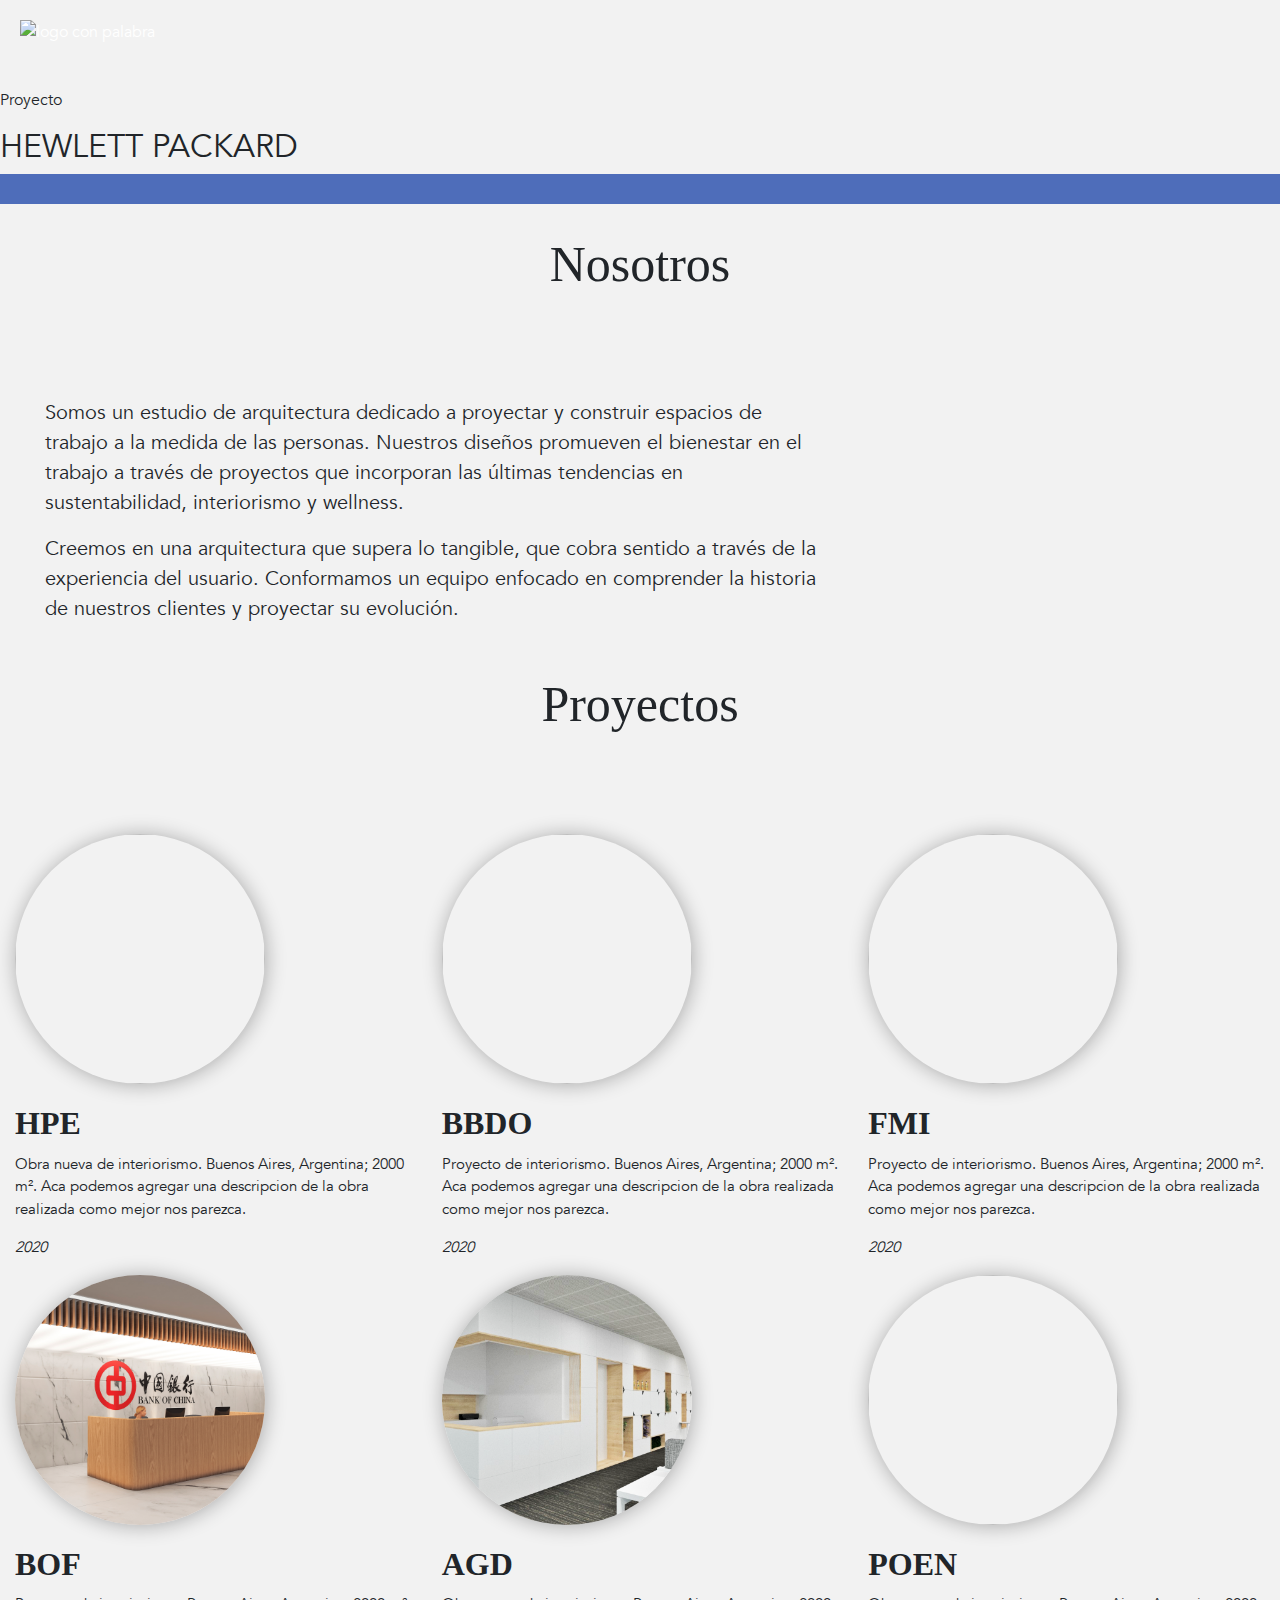
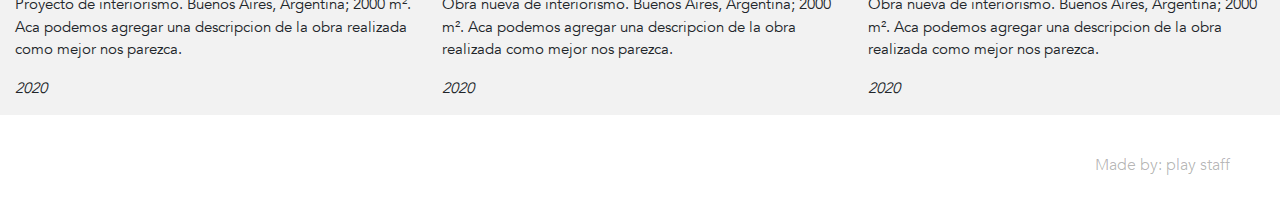
==== index.html @ ae715974 "Update index.html" ====
<!DOCTYPE html>
<html lang="es">
<head>
    <meta charset="UTF-8">
    <meta name="viewport" content="width=device-width, initial-scale=1.0">
    <title>PLAY</title>
    <script src="https://kit.fontawesome.com/44c441c3e8.js" crossorigin="anonymous"></script>
    <link rel="stylesheet" href="https://stackpath.bootstrapcdn.com/bootstrap/4.5.2/css/bootstrap.min.css" integrity="sha384-JcKb8q3iqJ61gNV9KGb8thSsNjpSL0n8PARn9HuZOnIxN0hoP+VmmDGMN5t9UJ0Z" crossorigin="anonymous">
    <link rel="stylesheet" href="https://cdnjs.cloudflare.com/ajax/libs/animate.css/4.0.0/animate.min.css">

    <link rel="stylesheet" href="style.css">
    <script defer src="javascript.js"></script>

</head>
<body>

    <!-- HEADER -->

   
    <div class="hero-image">
        <div id="navbar" class="barra-1">
            <img src="images/logohueco.PNG" alt="logo con palabra" style="height: 3rem;"  />
            <i class="fas fa-bars"></i>
            </div>
            <div class="hero-text">
                <p>Proyecto</p>
                <h2>HEWLETT PACKARD</h2>
        </div>
    </div>

    <div class="container-fluid" style="background-color: #4E6DBA;">
        <div class="barra-2">
            <a href="#"><i class="fas fa-caret-down"></i></i></a>
        </div>
    </div>
      

    <!-- CONTENIDO -->


        <div class="text-center titulos">
            <h2>Nosotros</h2>
        </div>
        <div class="container-fluid nosotros">
            <div class="col-12 col-sm-8 col-md-8 py-1">
                <div> 
                    <div class="container">
                        <p>Somos un estudio de arquitectura dedicado a proyectar y construir espacios de trabajo a la medida de las personas.  
                            Nuestros diseños promueven el bienestar en el trabajo a través de proyectos que incorporan las últimas tendencias 
                            en sustentabilidad, interiorismo y wellness.  
                        </p>
                        <p>Creemos en una arquitectura que supera lo tangible, que cobra sentido a través de la experiencia del usuario.
                            Conformamos un equipo enfocado en comprender la historia de nuestros clientes y proyectar su evolución.
                        </p>
                    </div>
                </div>

            </div>
        </div>

        <div class="text-center titulos">
            <h2>Proyectos</h2>
        </div>


        <div class="container-fluid obras ">
            <div class="row">

                <div class="col-12 col-sm-6 col-md-6 col-lg-4 proyecto">
                    <a href="#"><picture class="avatar"><img src="images/hp (6).png" alt=""></picture></a>
                    <div class="proyecto-texto">
                        <h2 style="font-family: kiona;"> <strong>HPE</strong></h2>
                        <p>Obra nueva de interiorismo. Buenos Aires, Argentina; 2000 m². Aca podemos agregar una descripcion de la obra realizada como mejor nos parezca. </p>
                        <p> <i> 2020 </i> </p>
                    </div>
                    
                </div>
                <div class="col-12 col-sm-6 col-md-6 col-lg-4 proyecto">
                    <a href="#"><picture class="avatar"><img src="images/bbdo (3).png" alt=""></picture></a>
                    <div class="proyecto-texto">
                        <h2 style="font-family: kiona;"> <strong>BBDO</strong></h2>
                        <p>Proyecto de interiorismo. Buenos Aires, Argentina; 2000 m². Aca podemos agregar una descripcion de la obra realizada como mejor nos parezca. </p>
                        <p> <i> 2020 </i> </p>
                    </div>
                    
                </div>
                <div class="col-12 col-sm-6 col-md-6 col-lg-4 proyecto">
                    <a href="#"><picture class="avatar"><img src="images/fmi (2).png" alt=""></picture></a>
                    <div class="proyecto-texto">
                        <h2 style="font-family: kiona;"> <strong>FMI</strong></h2>
                        <p>Proyecto de interiorismo. Buenos Aires, Argentina; 2000 m². Aca podemos agregar una descripcion de la obra realizada como mejor nos parezca. </p>
                        <p> <i> 2020 </i> </p>
                    </div>
                    
                </div>
                <div class="col-12 col-sm-6 col-md-6 col-lg-4 proyecto">
                    <a href="#"><picture class="avatar"><img src="images/bof (4).png" alt=""></picture></a>
                    <div class="proyecto-texto">
                        <h2 style="font-family: kiona;"> <strong>BOF</strong></h2>
                        <p>Proyecto de interiorismo. Buenos Aires, Argentina; 2000 m². Aca podemos agregar una descripcion de la obra realizada como mejor nos parezca. </p>
                        <p> <i> 2020 </i> </p>
                    </div>
                    
                </div>
                <div class="col-12 col-sm-6 col-md-6 col-lg-4 proyecto">
                    <a href="#"><picture class="avatar"><img src="images/agd.png" alt=""></picture></a>
                    <div class="proyecto-texto">
                        <h2 style="font-family: kiona;"> <strong>AGD</strong></h2>
                        <p>Obra nueva de interiorismo. Buenos Aires, Argentina; 2000 m². Aca podemos agregar una descripcion de la obra realizada como mejor nos parezca. </p>
                        <p> <i> 2020 </i> </p>
                    </div>
                    
                </div>
                <div class="col-12 col-sm-6 col-md-6 col-lg-4 proyecto">
                    <a href="#"><picture class="avatar"><img src="images/poen.png" alt=""></picture></a>
                    <div class="proyecto-texto">
                        <h2 style="font-family: kiona;"> <strong>POEN</strong></h2>
                        <p>Obra nueva de interiorismo. Buenos Aires, Argentina; 2000 m². Aca podemos agregar una descripcion de la obra realizada como mejor nos parezca. </p>
                        <p> <i> 2020 </i> </p>
                    </div>
                    
                </div>
            </div>
        </div>


    <!-- FOOTER -->

    <div class="footer">
        <div class="footer-links">

          <a href="#"><i class="fab fa-instagram"></i></a>
          <a href="#"><i class="fab fa-facebook"></i></a>

          <a href="#"><i class="fab fa-linkedin"></i></a>
        </div>
        <div class="footer-copyright">
          Made by: play <i class="fas fa-rocket"></i> staff
        </div>
    </div>
      

    <!-- SCRIPTS -->

    <script src="https://code.jquery.com/jquery-3.5.1.slim.min.js" integrity="sha384-DfXdz2htPH0lsSSs5nCTpuj/zy4C+OGpamoFVy38MVBnE+IbbVYUew+OrCXaRkfj" crossorigin="anonymous"></script>
    <script src="https://cdn.jsdelivr.net/npm/popper.js@1.16.1/dist/umd/popper.min.js" integrity="sha384-9/reFTGAW83EW2RDu2S0VKaIzap3H66lZH81PoYlFhbGU+6BZp6G7niu735Sk7lN" crossorigin="anonymous"></script>
    <script src="https://stackpath.bootstrapcdn.com/bootstrap/4.5.2/js/bootstrap.min.js" integrity="sha384-B4gt1jrGC7Jh4AgTPSdUtOBvfO8shuf57BaghqFfPlYxofvL8/KUEfYiJOMMV+rV" crossorigin="anonymous"></script>

</body>
</html>
---- style.css ----
@font-face {
    font-family: 'avenir';
    src: url('fonts/Avenir.ttc'); 
}
@font-face {
    font-family: 'kiona';
    src: url('fonts/Kiona-Regular.ttc'); 
}

body {
    background-color: #f2f2f2;
    font-family: avenir;
}
.barra-1 {
    padding: 20px 20px;
    display: flex;
    justify-content: space-between;
    color: white;
}
.barra-1 i {
    padding: 15px;
    font-size: 25px;
}
.barra-1 i:hover {
    transform: scale(1.3);
}
.banner {
    background-image: url(images/hp\ \(3\).png);
    background-size: cover;
    background-position-y: center;
    height: 650px;
}
.ficha-lateral {
    color: white;
    background-color: #7BD9A1;
    padding: 10px 60px;
    width: fit-content;
    text-align: left;
    margin: 200px 0px;
    box-shadow: 1px 0px 10px rgba(0,0,0,0.2);
}
.ficha-lateral h2 {
    margin: 0;
    color: white;
    font-size: 30px;
    font-family: kiona;  
}
.ficha-lateral p {
    font-size: 18px;
    color: white;
    opacity: .7;
    text-shadow: 1px 1px 3px rgba(0,0,0,0.2);
    font-family: avenir;
    font-style: oblique;
    margin: 0px;
}
.barra-2 {
    padding: 15px;
    display: flex;
    justify-content: center;
}
.barra-2 a {
    color: white;
    font-size: 40px;
    animation: bounce;
    animation-duration: 2s;
}
.barra-2 a:hover {
    transform: scale(1.3);
}
.titulos h2{
    font-family: kiona;
    font-size: 50px;
    margin-top: 30px;
    margin-bottom: 100px;
}
.nosotros p{
    font-size: 20px;
}

/* CARDS */
 
.proyecto {
    display: flex;
    flex-direction: column;
    justify-content: center
}
.proyecto h2 {
    font-family: kiona;
    padding-top: 20px;
    margin-bottom: 10px;
}
.proyecto p {
    font-size: 15px;
}

.avatar img {
    height: 250px;
    width: 250px;
    border-radius: 50%;
    object-fit: cover;
    box-shadow: 1px 1px 20px 0px rgba(0, 0, 0, 0.3);
}

.avatar img:hover {
    -webkit-filter: grayscale(100%); 
    filter: grayscale(100%);
    transition: ease-in-out;
}

/* FOOTER */

.footer {
    background: white;
    display: flex;
    align-items: center;
    justify-content: space-between;
    height: 100px;
    padding: 0px 50px;
    color: rgba(0,0,0,0.3);
  }
.footer-links {
    display: flex;
    align-items: center;
  }
.footer-links a {
    color: black;
    opacity: 0.3;
    text-decoration: none;
    font-size: 24px;
    padding: 0px 10px;
  }
.footer-links a:hover {
    opacity: 1;
  }
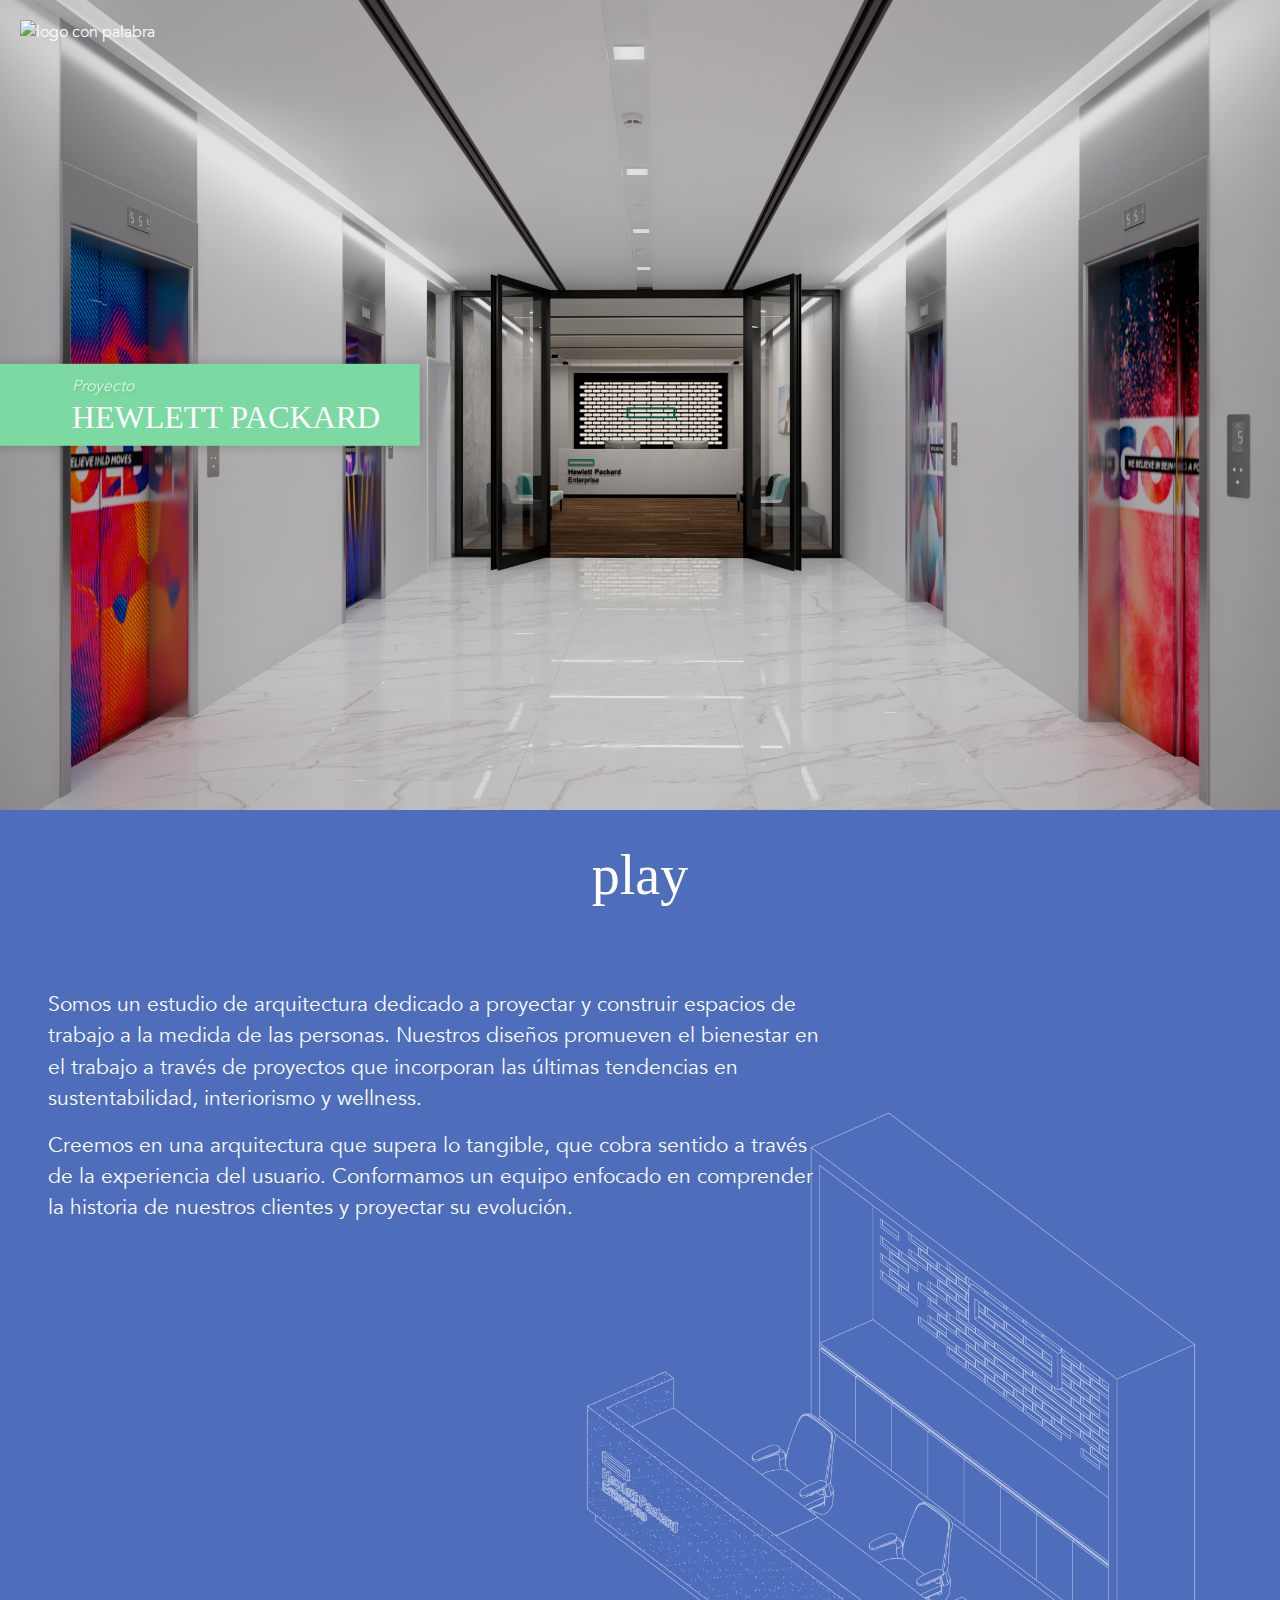
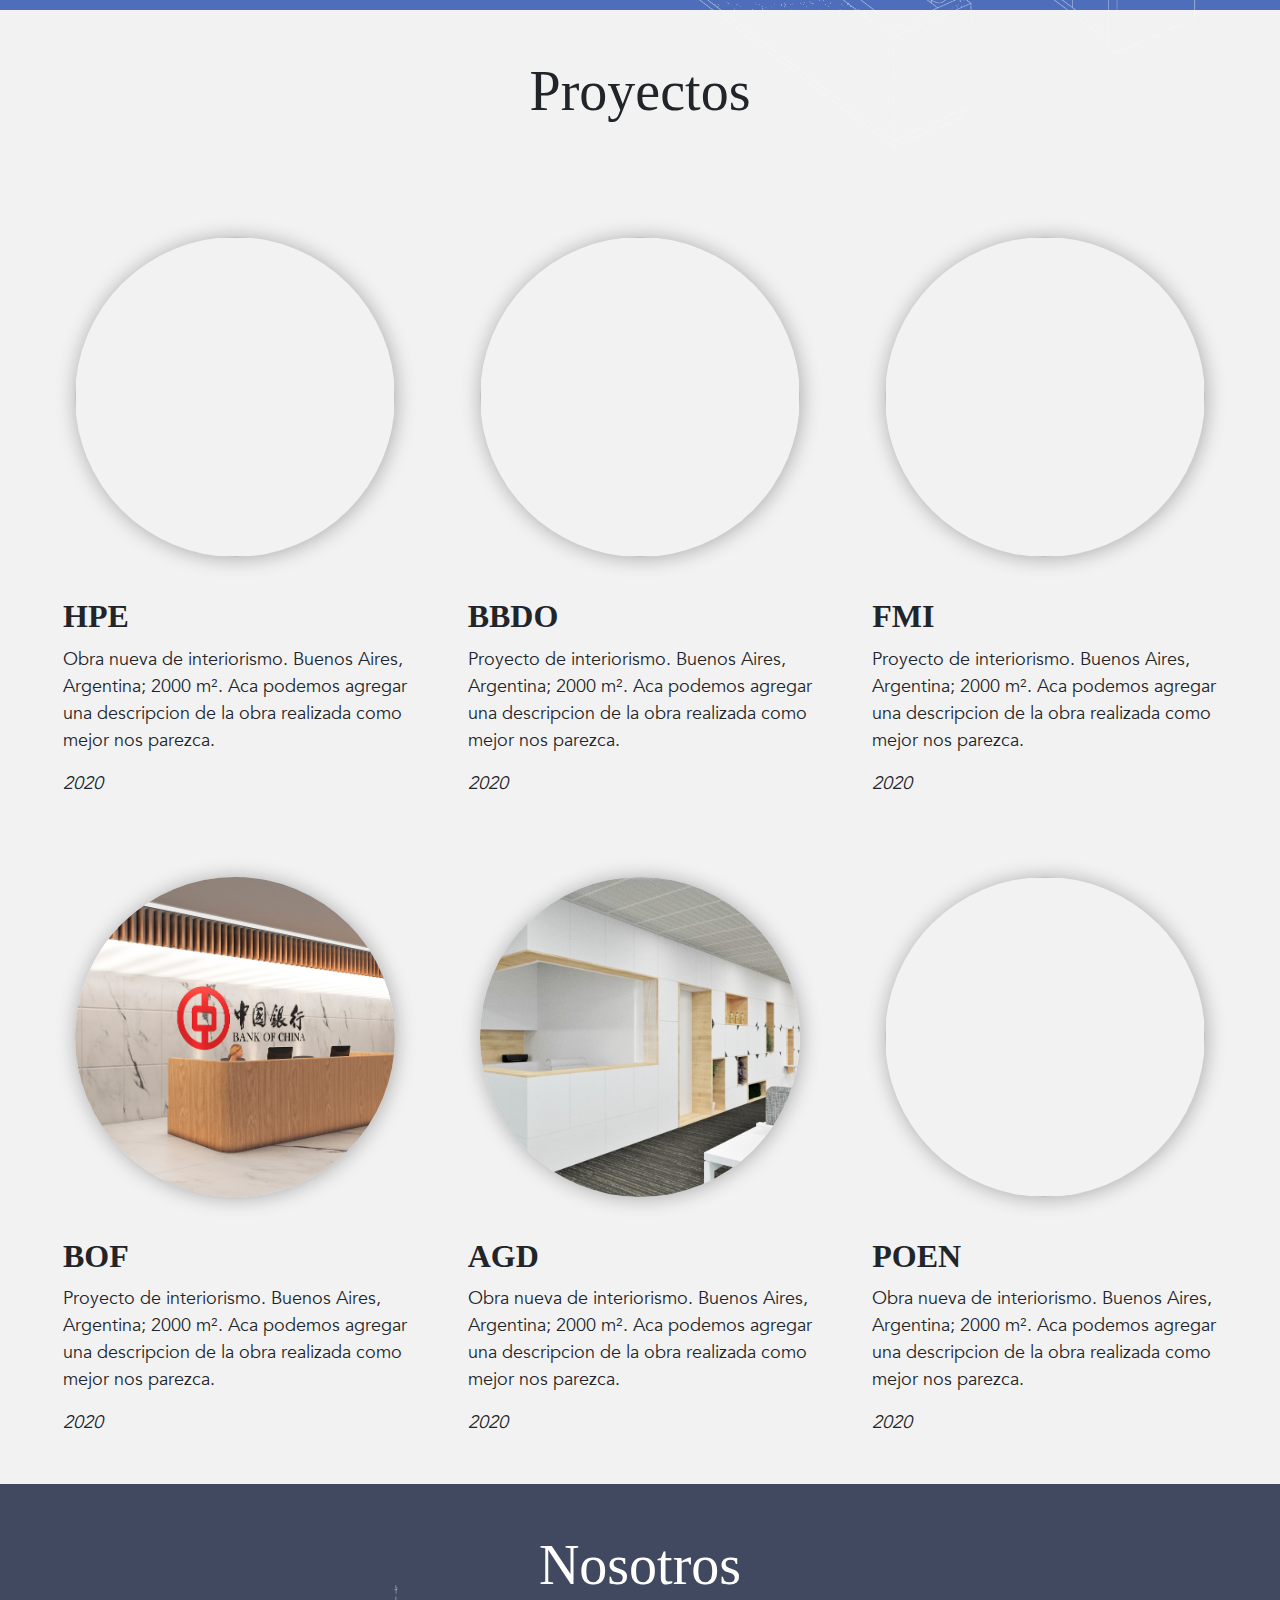
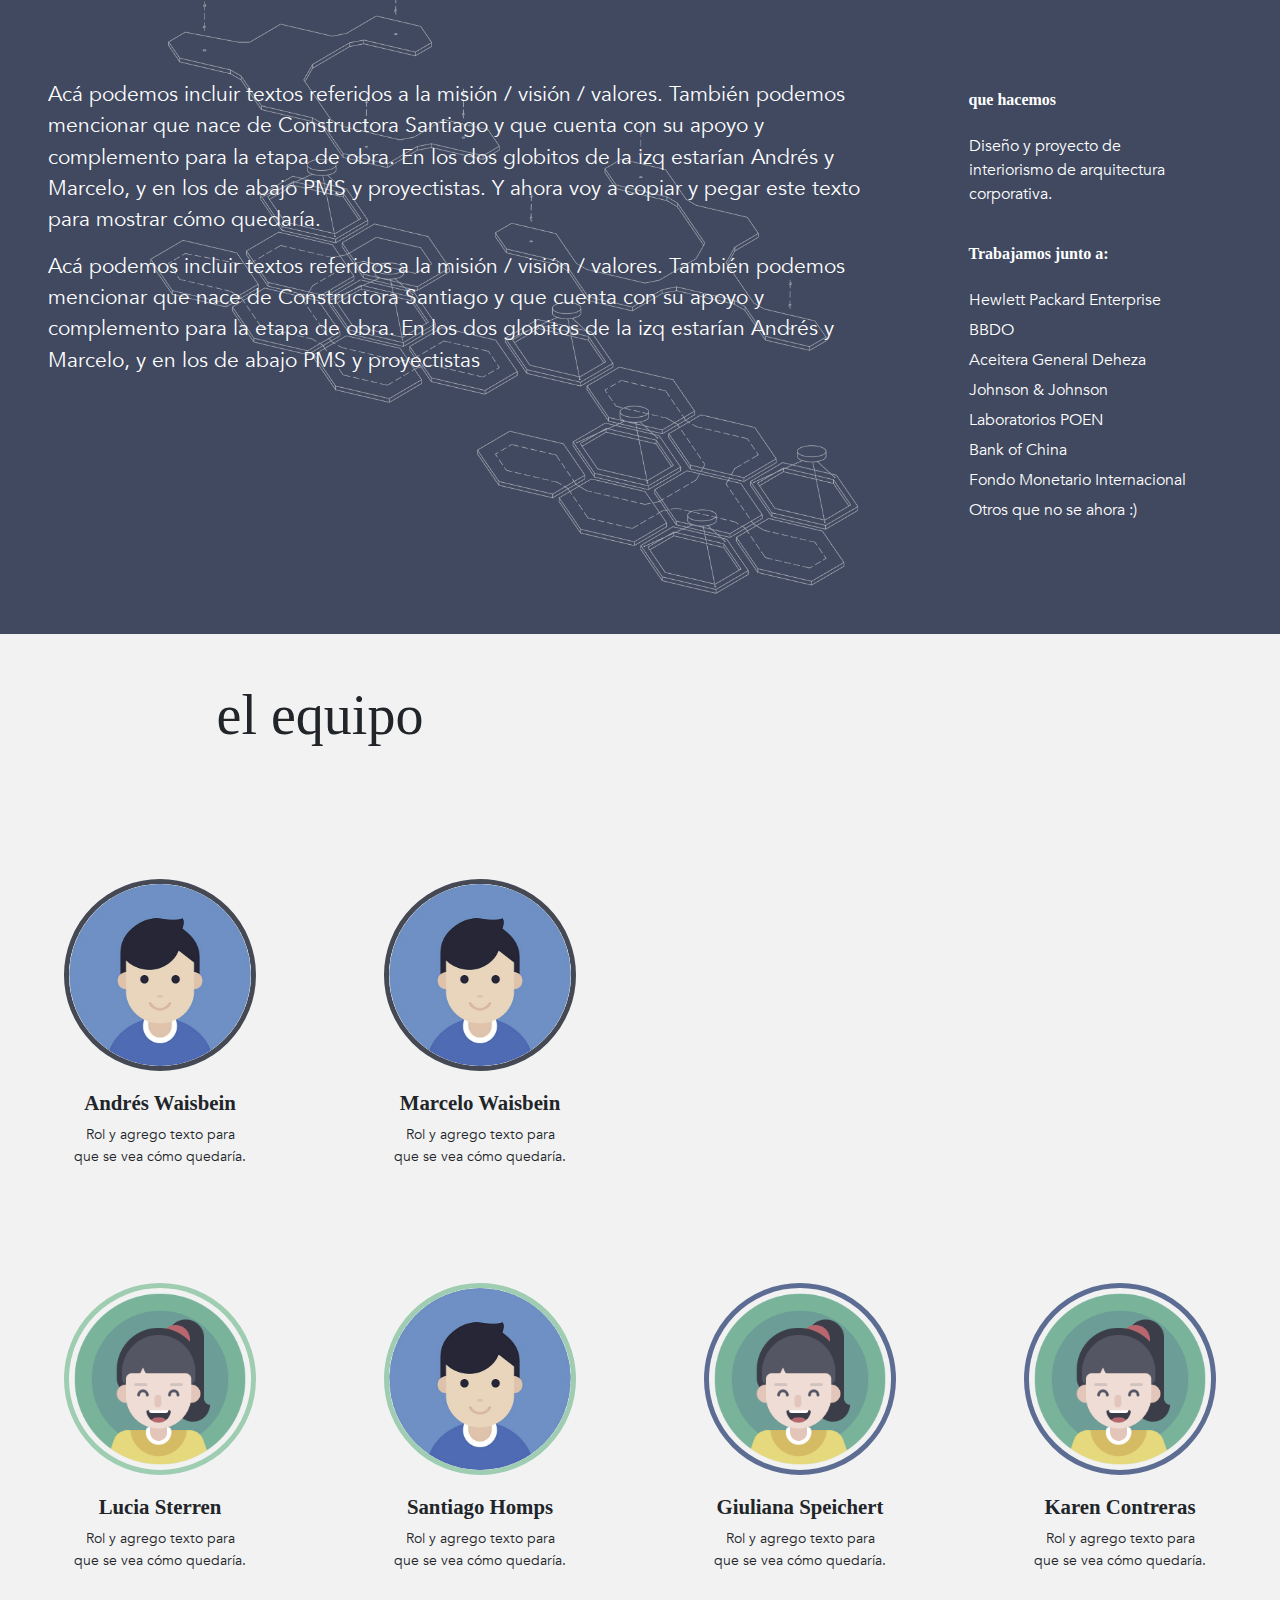
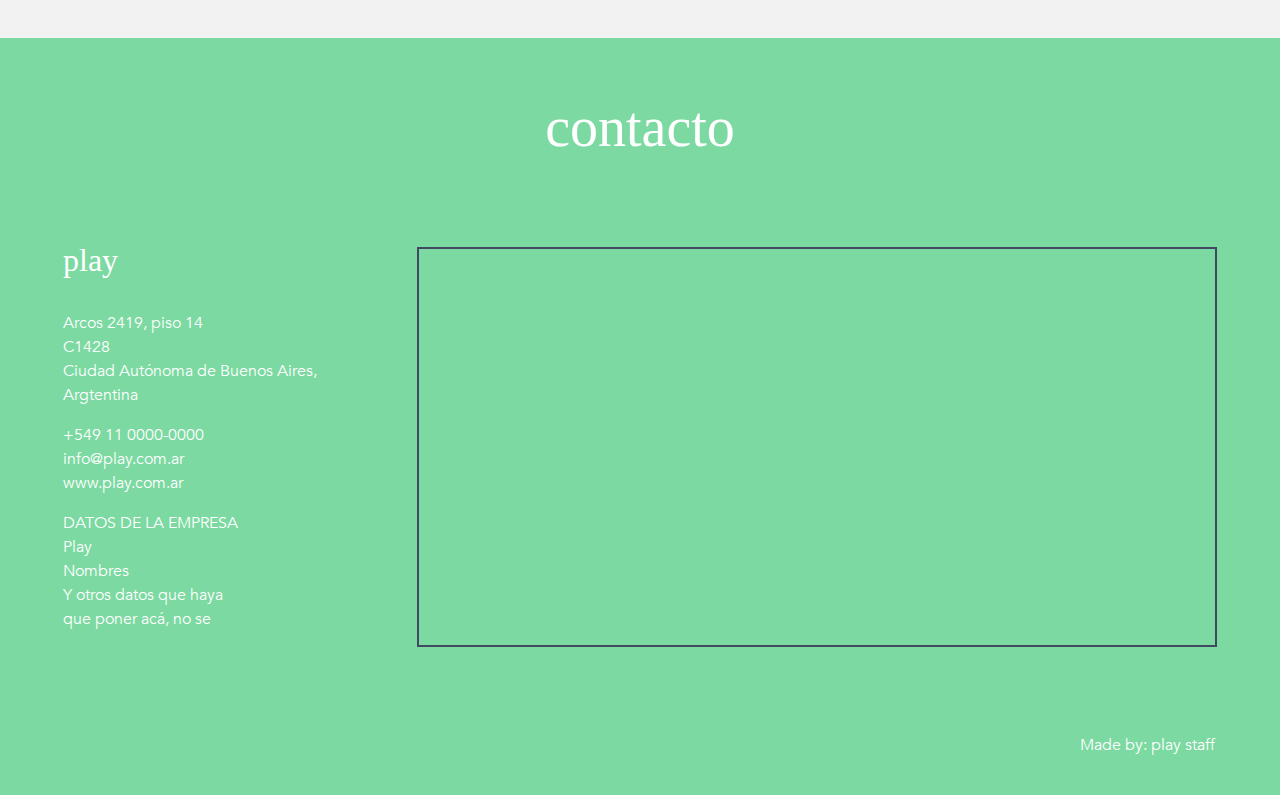
==== commit f2ec229f: "Add files via upload" ====
--- a/index.html
+++ b/index.html
@@ -9,6 +9,7 @@
     <link rel="stylesheet" href="https://cdnjs.cloudflare.com/ajax/libs/animate.css/4.0.0/animate.min.css">
 
     <link rel="stylesheet" href="style.css">
+    <link rel="stylesheet" href="barra-lateral.css">
     <script defer src="javascript.js"></script>
 
 </head>
@@ -16,55 +17,76 @@
 
     <!-- HEADER -->
 
+    
    
     <div class="hero-image">
         <div id="navbar" class="barra-1">
             <img src="images/logohueco.PNG" alt="logo con palabra" style="height: 3rem;"  />
-            <i class="fas fa-bars"></i>
-            </div>
-            <div class="hero-text">
-                <p>Proyecto</p>
-                <h2>HEWLETT PACKARD</h2>
+            <span onclick="openNav()"><i class="fas fa-bars"></i></span>
+        </div>
+        <div class="hero-text">
+            <p>Proyecto</p>
+            <h2>HEWLETT PACKARD</h2>
         </div>
     </div>
 
-    <div class="container-fluid" style="background-color: #4E6DBA;">
-        <div class="barra-2">
-            <a href="#"><i class="fas fa-caret-down"></i></i></a>
-        </div>
+
+<!-- The overlay -->
+<div id="myNav" class="overlay">
+
+    <!-- Button to close the overlay navigation -->
+    <a href="javascript:void(0)" class="closebtn" onclick="closeNav()">&times;</a>
+  
+    <!-- Overlay content -->
+    <div class="overlay-content">
+      <a href="#">Home</a>
+      <a href="#">Proyectos</a>
+      <a href="#">Nosotros</a>
+      <a href="#">El Equipo</a>
+      <a href="#">Contacto</a>
     </div>
-      
+  
+  </div>
+  
+
+
 
     <!-- CONTENIDO -->
 
-
-        <div class="text-center titulos">
-            <h2>Nosotros</h2>
-        </div>
-        <div class="container-fluid nosotros">
-            <div class="col-12 col-sm-8 col-md-8 py-1">
-                <div> 
-                    <div class="container">
-                        <p>Somos un estudio de arquitectura dedicado a proyectar y construir espacios de trabajo a la medida de las personas.  
-                            Nuestros diseños promueven el bienestar en el trabajo a través de proyectos que incorporan las últimas tendencias 
-                            en sustentabilidad, interiorismo y wellness.  
-                        </p>
-                        <p>Creemos en una arquitectura que supera lo tangible, que cobra sentido a través de la experiencia del usuario.
-                            Conformamos un equipo enfocado en comprender la historia de nuestros clientes y proyectar su evolución.
-                        </p>
-                    </div>
-                </div>
-
-            </div>
-        </div>
-
-        <div class="text-center titulos">
+        <div style="background-color: #4E6DBA;  padding-bottom: 50px; color: white; height: 800px;">
+            <div class="barra-2">
+                <a href="#"><i class="fas fa-caret-down"></i></i></a>
+            </div>
+            <div class="text-center titulos">
+                <h2>play</h2>
+            </div>
+            
+            <div class="px-5 row">
+                <div class="col-8 texto-largo">
+                    <p>Somos un estudio de arquitectura dedicado a proyectar y construir espacios de trabajo a la medida de las personas.                          Nuestros diseños promueven el bienestar en el trabajo a través de proyectos que incorporan las últimas tendencias 
+                       en sustentabilidad, interiorismo y wellness.  
+                    </p>
+                    <p>Creemos en una arquitectura que supera lo tangible, que cobra sentido a través de la experiencia del usuario.
+                       Conformamos un equipo enfocado en comprender la historia de nuestros clientes y proyectar su evolución.
+                    </p>
+                </div>
+                <picture class="axo"><img src="images/axo.png" alt="" ></picture>
+            </div>
+
+            
+
+        </div>
+       
+
+
+
+        <div class="text-center titulos pt-5">
             <h2>Proyectos</h2>
         </div>
 
 
-        <div class="container-fluid obras ">
-            <div class="row">
+        <div class="obras">
+            <div class="row px-5">
 
                 <div class="col-12 col-sm-6 col-md-6 col-lg-4 proyecto">
                     <a href="#"><picture class="avatar"><img src="images/hp (6).png" alt=""></picture></a>
@@ -123,21 +145,162 @@
             </div>
         </div>
 
-
-    <!-- FOOTER -->
-
-    <div class="footer">
-        <div class="footer-links">
-
-          <a href="#"><i class="fab fa-instagram"></i></a>
-          <a href="#"><i class="fab fa-facebook"></i></a>
-
-          <a href="#"><i class="fab fa-linkedin"></i></a>
-        </div>
-        <div class="footer-copyright">
-          Made by: play <i class="fas fa-rocket"></i> staff
-        </div>
+       
+        <div class="pt-5 pb-5" style="background-color: #40495F; color: white; height: 750px;">
+            <div class="nosotros-fondo">
+                <img src="images/axo2.png" alt="">
+                <div class="text-center titulos">
+                    <h2>Nosotros</h2>
+                </div>
+        
+                <div class="row px-5">
+                    <div class="col-sm-12 col-md-9 texto-largo pr-5">
+                        <p>Acá podemos incluir textos referidos a la misión / visión / valores. También podemos mencionar que nace de Constructora Santiago y que cuenta con su apoyo y complemento para la etapa de obra.
+                            En los dos globitos de la izq estarían Andrés y Marcelo, y en los de abajo PMS y proyectistas.
+                            Y ahora voy a copiar y pegar este texto para mostrar cómo quedaría.
+                            </p>
+                        <p>Acá podemos incluir textos referidos a la misión / visión / valores. También podemos mencionar que nace de Constructora Santiago y que cuenta con su apoyo y complemento para la etapa de obra.
+                            En los dos globitos de la izq estarían Andrés y Marcelo, y en los de abajo PMS y proyectistas
+                        </p>
+                    </div>
+                    <div class="col-sm-12 col-md-3 pr-5">
+                        <ul class="list-group list-group-flush texto-lateral">
+                            <li class="list-group-item"><i class="fas fa-grip-lines"></i></li>
+                            <li class="list-group-item titulito">que hacemos</li>
+                            <li class="list-group-item">Diseño y proyecto de 
+                                interiorismo de 
+                                arquitectura corporativa.</li>
+                        </ul>
+                        <br>
+                        <ul class="list-group list-group-flush">
+                            <li class="list-group-item"><i class="fas fa-grip-lines"></i></li>
+                            <li class="list-group-item titulito">Trabajamos junto a:</li>
+                            <li class="list-group-item">Hewlett Packard Enterprise</li>
+                            <li class="list-group-item">BBDO</li>
+                            <li class="list-group-item">Aceitera General Deheza</li>
+                            <li class="list-group-item">Johnson & Johnson</li>
+                            <li class="list-group-item">Laboratorios POEN</li>
+                            <li class="list-group-item">Bank of China</li>
+                            <li class="list-group-item">Fondo Monetario Internacional</li>
+                            <li class="list-group-item">Otros que no se ahora :)</li>
+                        </ul>
+                    </div>
+                </div>
+            </div>
+        </div>
+
+
+    <div class="container-fluid pt-5">
+        <div class="row">
+            <div class="col-6 titulos text-center">
+                <h2 style="margin-top: 0px">el equipo</h2>
+            </div>
+        </div>
+        <div class="row">
+            <div class="col-12 col-md-3 persona">
+                <a href="#"><picture class="avatar"><img src="images/avatar/hombre.jpg" alt="" style="border-color: #40495F;"></picture></a>
+                <div class="nombre">
+                    <h2> <strong>Andrés Waisbein</strong></h2>
+                    <p class="rol">Rol y agrego texto para <br> que se vea cómo quedaría.</p>          
+                </div>
+            </div>
+            <div class="col-12 col-md-3 persona">
+                <a href="#"><picture class="avatar"><img src="images/avatar/hombre.jpg" alt="" style="border-color: #40495F;"></picture></a>
+                <div class="nombre">
+                    <h2> <strong>Marcelo Waisbein</strong></h2>
+                    <p class="rol">Rol y agrego texto para <br> que se vea cómo quedaría.</p>          
+                </div>
+            </div>
+        </div>  
+        <div class="row">
+            <div class="col-sm-6 col-md-4 col-lg-3 persona">
+                <a href="#"><picture class="avatar"><img src="images/avatar/mujer.png" alt="" style="border-color: #7BD9A1;"></picture></a>
+                <div class="nombre">
+                    <h2> <strong>Lucia Sterren</strong></h2>
+                    <p class="rol">Rol y agrego texto para <br> que se vea cómo quedaría.</p>          
+                </div>
+            </div>
+            <div class="col-sm-6 col-md-4 col-lg-3 persona">
+                <a href="#"><picture class="avatar"><img src="images/avatar/hombre.jpg" alt="" style="border-color: #7BD9A1;"></picture></a>
+                <div class="nombre">
+                    <h2> <strong>Santiago Homps</strong></h2>
+                    <p class="rol">Rol y agrego texto para <br> que se vea cómo quedaría.</p>          
+                </div>
+            </div>
+            <div class="col-sm-6 col-md-4 col-lg-3 persona">
+                <a href="#"><picture class="avatar"><img src="images/avatar/mujer.png" alt="" style="border-color: #4E6DBA;"></picture></a>
+                <div class="nombre">
+                    <h2> <strong>Giuliana Speichert</strong></h2>
+                    <p class="rol">Rol y agrego texto para <br> que se vea cómo quedaría.</p>          
+                </div>
+            </div>
+            <div class="col-sm-6 col-md-4 col-lg-3 persona">
+                <a href="#"><picture class="avatar"><img src="images/avatar/mujer.png" alt="" style="border-color: #4E6DBA;"></picture></a>
+                <div class="nombre">
+                    <h2> <strong>Karen Contreras</strong></h2>
+                    <p class="rol">Rol y agrego texto para <br> que se vea cómo quedaría.</p>          
+                </div>
+            </div>
+        </div> 
     </div>
+
+    <div class="container-fluid pt-5" style="background-color: #7BD9A1;">
+        <div class="titulos text-center pt-2">
+            <h2 style="color: white;">contacto</h2>
+        </div class="">
+            <div class="sector-mapa pl-5 pb-5" style="color: white;" >
+                <div>
+                        <h2 style="font-family: kiona">play</h2>
+                        <br>
+                        <p>Arcos 2419, piso 14 <br>
+                            C1428 <br>
+                            Ciudad Autónoma de Buenos Aires, <br>
+                            Argtentina
+                        <p>
+                            +549 11 0000-0000 <br>
+                            info@play.com.ar <br>
+                            www.play.com.ar <br>
+                        </p>
+                        </p>
+                            DATOS DE LA EMPRESA <br>
+                            Play <br>
+                            Nombres <br>
+                            Y otros datos que haya  <br>
+                            que poner acá, no se <br>
+                        </p>
+                </div>               
+                <div id="googleMap" ></div>
+            </div>
+        <div class="container-fluid footer">
+            <div class="footer-links">
+    
+              <a href="#"><i class="fab fa-instagram"></i></a>
+              <a href="#"><i class="fab fa-facebook"></i></a>
+    
+              <a href="#"><i class="fab fa-linkedin"></i></a>
+            </div>
+            <div class="footer-copyright">
+              Made by: play <i class="fas fa-rocket"></i> staff
+            </div>
+        </div>
+        
+
+    </div>
+
+<!-- FOOTER -->
+    
+
+
+
+<script>
+function myMap() {
+    var mapProp= {
+    center:new google.maps.LatLng(-34.557460,-58.456310),
+    zoom:17,
+    };
+    var map = new google.maps.Map(document.getElementById("googleMap"),mapProp);
+   }
+</script>
       
 
     <!-- SCRIPTS -->
@@ -145,6 +308,10 @@
     <script src="https://code.jquery.com/jquery-3.5.1.slim.min.js" integrity="sha384-DfXdz2htPH0lsSSs5nCTpuj/zy4C+OGpamoFVy38MVBnE+IbbVYUew+OrCXaRkfj" crossorigin="anonymous"></script>
     <script src="https://cdn.jsdelivr.net/npm/popper.js@1.16.1/dist/umd/popper.min.js" integrity="sha384-9/reFTGAW83EW2RDu2S0VKaIzap3H66lZH81PoYlFhbGU+6BZp6G7niu735Sk7lN" crossorigin="anonymous"></script>
     <script src="https://stackpath.bootstrapcdn.com/bootstrap/4.5.2/js/bootstrap.min.js" integrity="sha384-B4gt1jrGC7Jh4AgTPSdUtOBvfO8shuf57BaghqFfPlYxofvL8/KUEfYiJOMMV+rV" crossorigin="anonymous"></script>
+    <script src="https://maps.googleapis.com/maps/api/js?key=AIzaSyAurGaZy_ilVUoKt_afxitks9dbeNmL-GI&callback=myMap"></script>
+    <script src="https://ajax.googleapis.com/ajax/libs/jquery/3.5.1/jquery.min.js"></script>
+
+
 
 </body>
-</html>
+</html>--- a/style.css
+++ b/style.css
@@ -7,9 +7,16 @@
     src: url('fonts/Kiona-Regular.ttc'); 
 }
 
-body {
+* {
+    margin: 0;
+    padding: 0;
+}
+
+body, html {
+    height: 100%;
     background-color: #f2f2f2;
     font-family: avenir;
+    margin: 0;
 }
 .barra-1 {
     padding: 20px 20px;
@@ -18,50 +25,55 @@
     color: white;
 }
 .barra-1 i {
-    padding: 15px;
-    font-size: 25px;
+    padding: 0.5rem;
+    font-size: 1.5rem;
 }
 .barra-1 i:hover {
     transform: scale(1.3);
 }
-.banner {
-    background-image: url(images/hp\ \(3\).png);
-    background-size: cover;
-    background-position-y: center;
-    height: 650px;
-}
-.ficha-lateral {
-    color: white;
-    background-color: #7BD9A1;
-    padding: 10px 60px;
-    width: fit-content;
-    text-align: left;
-    margin: 200px 0px;
-    box-shadow: 1px 0px 10px rgba(0,0,0,0.2);
-}
-.ficha-lateral h2 {
+.hero-image {
+  background-image: linear-gradient(rgba(0, 0, 0, 0.1), rgba(0, 0, 0, 0.1)), url(images/hp\ \(3\).png);
+  height: 90%;
+  background-position: center;
+  background-repeat: no-repeat;
+  background-size: cover;
+  position: relative;
+}
+.hero-text {
+  color: white;
+  background-color: #7BD9A1;
+  padding: 10px 40px 10px 60px;
+  text-align: left;
+  margin: 0px;
+  box-shadow: 1px 0px 10px rgba(0,0,0,0.2);
+  position: absolute;
+  top: 50%;
+  left: 15%;
+  transform: translate(-50%, -50%);
+}
+.hero-text h2 {
     margin: 0;
-    color: white;
-    font-size: 30px;
-    font-family: kiona;  
-}
-.ficha-lateral p {
-    font-size: 18px;
-    color: white;
+    font-size: 2rem;
+    font-family: kiona; 
+    padding-left: 3rem; 
+}
+.hero-text p {
+    font-size: 1rem;
     opacity: .7;
     text-shadow: 1px 1px 3px rgba(0,0,0,0.2);
     font-family: avenir;
     font-style: oblique;
     margin: 0px;
+    padding-left: 3rem;
 }
 .barra-2 {
-    padding: 15px;
+    padding: 1rem;
     display: flex;
     justify-content: center;
 }
 .barra-2 a {
     color: white;
-    font-size: 40px;
+    font-size: 3vw;
     animation: bounce;
     animation-duration: 2s;
 }
@@ -70,69 +82,214 @@
 }
 .titulos h2{
     font-family: kiona;
-    font-size: 50px;
-    margin-top: 30px;
-    margin-bottom: 100px;
-}
-.nosotros p{
-    font-size: 20px;
+    font-size: 3.5rem;
+    margin-top: 0rem;
+    margin-bottom: 5rem;
+}
+.texto-largo p{
+    font-size: 1.3rem;
 }
 
 /* CARDS */
- 
+
+
+.obras {
+    display: flex;
+    justify-content: space-between;
+}
+
+
 .proyecto {
     display: flex;
     flex-direction: column;
-    justify-content: center
-}
-.proyecto h2 {
-    font-family: kiona;
-    padding-top: 20px;
+    justify-content: center;
+    margin: 2rem 0rem ;
+    padding: 0px 30px ;
+}
+
+.proyecto a {
+    display: flex;
+    justify-content: center;
+
+}
+.proyecto-texto h2 {
+    font-family: kiona;
+    padding-top: 40px;
     margin-bottom: 10px;
 }
-.proyecto p {
-    font-size: 15px;
-}
-
+.proyecto-texto p {
+    font-size: 18px;
+}
+.axo img {
+    height: 650px;
+    position: absolute;
+    right: 5%;
+    bottom: -95%;
+    opacity: 0.6;
+}
 .avatar img {
-    height: 250px;
-    width: 250px;
+    width: 25vw;
+    height: 25vw;
     border-radius: 50%;
     object-fit: cover;
     box-shadow: 1px 1px 20px 0px rgba(0, 0, 0, 0.3);
 }
-
 .avatar img:hover {
     -webkit-filter: grayscale(100%); 
     filter: grayscale(100%);
     transition: ease-in-out;
 }
+.list-group-item {
+    background: transparent;
+    border: 0px;
+    padding: 3px 10px;
+}
+.titulito {
+    font-family: kiona;
+    font-weight: bold;
+    font-size: 1rem;
+    margin-bottom: 1rem;
+}
+.nosotros-fondo img {
+    position: absolute;
+    opacity: 0.6;
+    height: 750px;
+    left: 10%;
+}
+.persona {
+    display: flex;
+    flex-direction: column;
+    align-items: center;
+    padding: 0px 50px;
+    margin-top: 50px;
+    margin-bottom: 50px;
+}
+.persona img {
+    width: 15vw;
+    height: 15vw;
+    border-radius: 50%;
+    border: 5px solid;
+    object-fit: cover;
+    filter: grayscale(50%);
+    margin-bottom: 20px;
+    box-shadow: 0px 0px 0px 0px rgba(0, 0, 0, 0.0);
+}
+
+.persona img:hover {
+    filter: grayscale(0%);
+    transition: ease-in-out;
+}
+.nombre {
+    text-align: center;
+}
+.nombre h2 {
+    font-family: kiona;
+    font-size: 1.3rem;
+}
+.rol {
+    font-family: avenir;
+    font-size: 0.9rem;
+}
+
+/* contacto */
+
+#googleMap {
+    height: 400px;
+    width: 800px;
+    margin-right: 3rem;
+    border: 2px solid #40495F;
+}
+
+.sector-mapa {
+    display: flex;
+    flex-direction: row;
+    justify-content: space-between;
+    align-items: flex-end;
+}
 
 /* FOOTER */
 
 .footer {
-    background: white;
     display: flex;
     align-items: center;
     justify-content: space-between;
     height: 100px;
     padding: 0px 50px;
-    color: rgba(0,0,0,0.3);
+    color: white ;
   }
 .footer-links {
     display: flex;
     align-items: center;
   }
 .footer-links a {
-    color: black;
-    opacity: 0.3;
+    color: white;
+    opacity: 0.7;
     text-decoration: none;
-    font-size: 24px;
-    padding: 0px 10px;
+    font-size: 31px;
+    padding: 0px 15px;
   }
 .footer-links a:hover {
     opacity: 1;
-  }
-
-  
-  +    transform: scale(1.2);
+  }
+
+
+/* ---------------- nav --------------------- */
+
+  /* The Overlay (background) */
+.overlay {
+    /* Height & width depends on how you want to reveal the overlay (see JS below) */   
+    height: 100%;
+    width: 0;
+    position: fixed; /* Stay in place */
+    z-index: 1; /* Sit on top */
+    left: 0;
+    top: 0;
+    background-color: rgb(0,0,0); /* Black fallback color */
+    background-color: rgba(0,0,0, 0.9); /* Black w/opacity */
+    overflow-x: hidden; /* Disable horizontal scroll */
+    transition: 0.5s; /* 0.5 second transition effect to slide in or slide down the overlay (height or width, depending on reveal) */
+  }
+  
+  /* Position the content inside the overlay */
+  .overlay-content {
+    position: relative;
+    top: 25%; /* 25% from the top */
+    width: 100%; /* 100% width */
+    text-align: center; /* Centered text/links */
+    margin-top: 25px; /* 30px top margin to avoid conflict with the close button on smaller screens */
+  }
+  
+  /* The navigation links inside the overlay */
+  .overlay a {
+    padding: 8px;
+    text-decoration: none;
+    font-size: 36px;
+    color: #818181;
+    display: block; /* Display block instead of inline */
+    transition: 0.3s; /* Transition effects on hover (color) */
+    font-family: kiona;
+  }
+  
+  /* When you mouse over the navigation links, change their color */
+  .overlay a:hover, .overlay a:focus {
+    color: #f1f1f1;
+  }
+  
+  /* Position the close button (top right corner) */
+  .overlay .closebtn {
+    position: absolute;
+    top: 20px;
+    right: 45px;
+    font-size: 60px;
+  }
+  
+  /* When the height of the screen is less than 450 pixels, change the font-size of the links and position the close button again, so they don't overlap */
+  @media screen and (max-height: 450px) {
+    .overlay a {font-size: 20px}
+    .overlay .closebtn {
+      font-size: 40px;
+      top: 15px;
+      right: 35px;
+    }
+  }
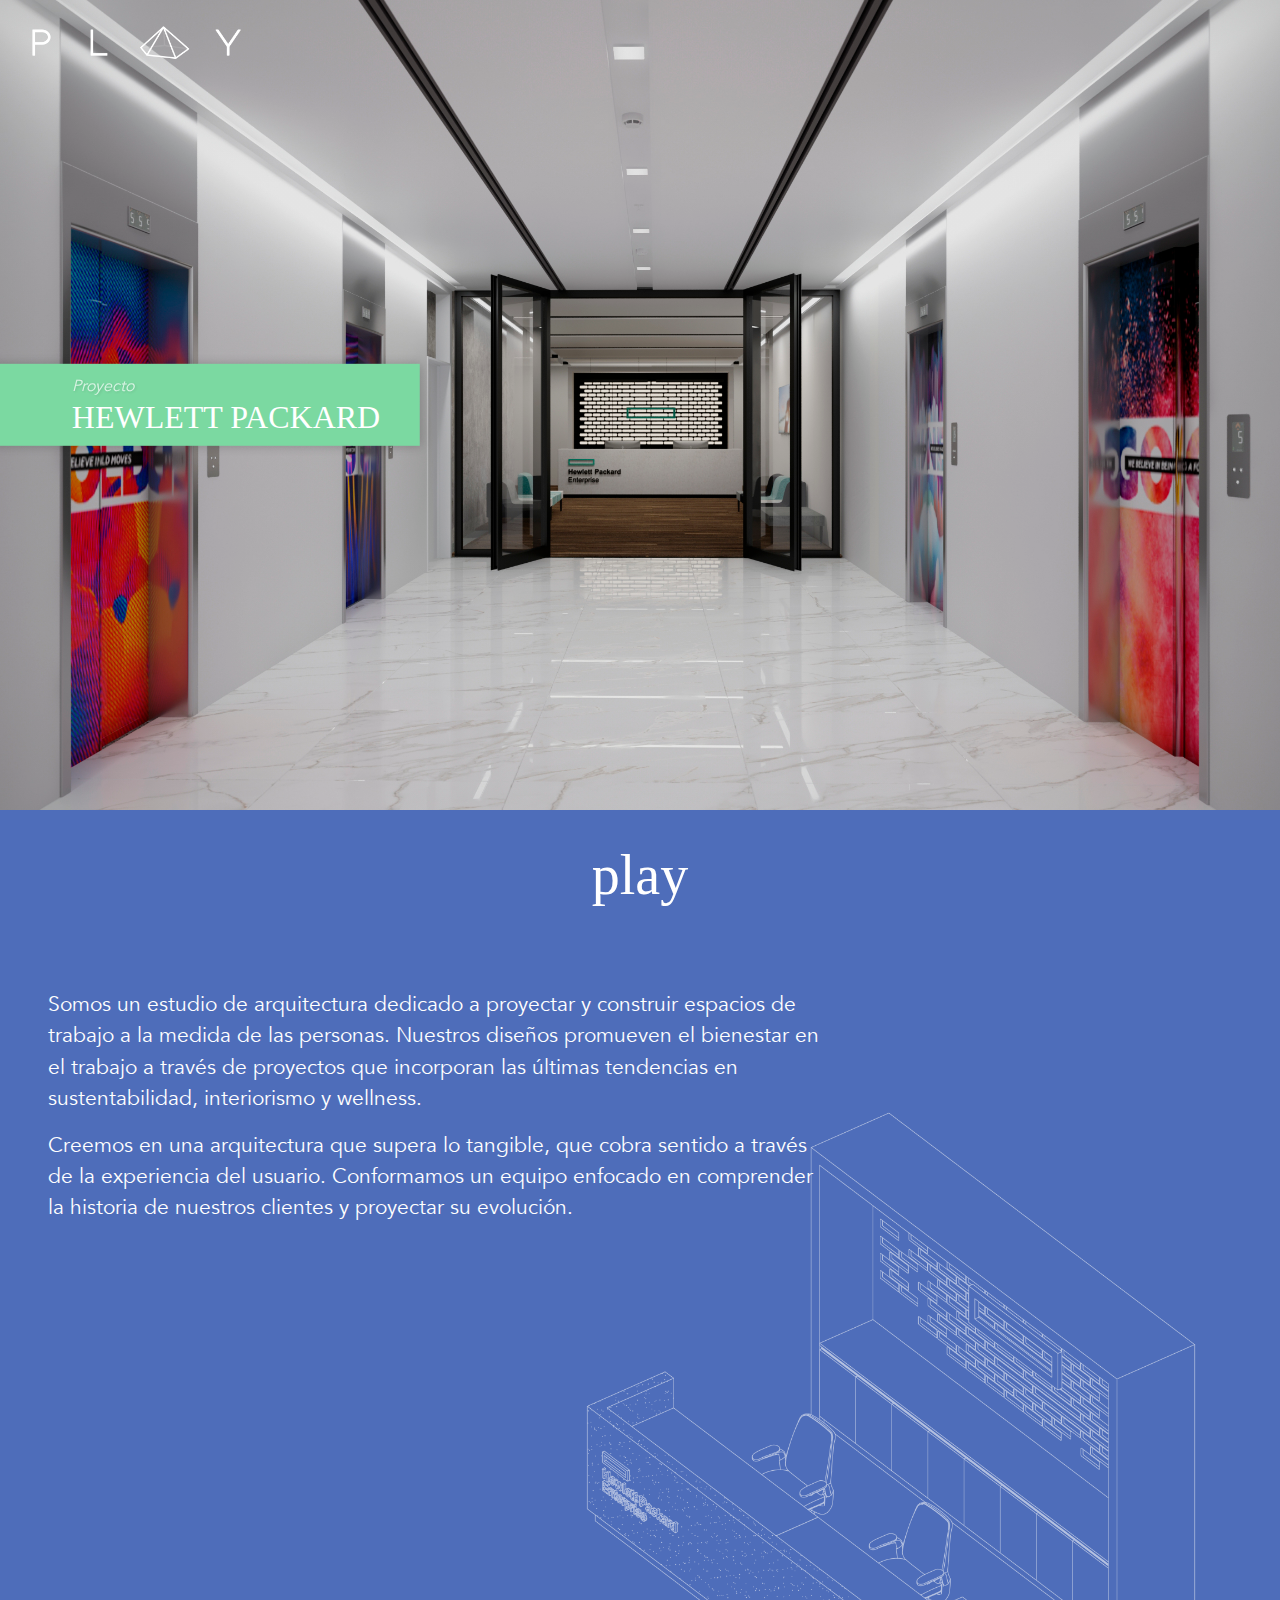
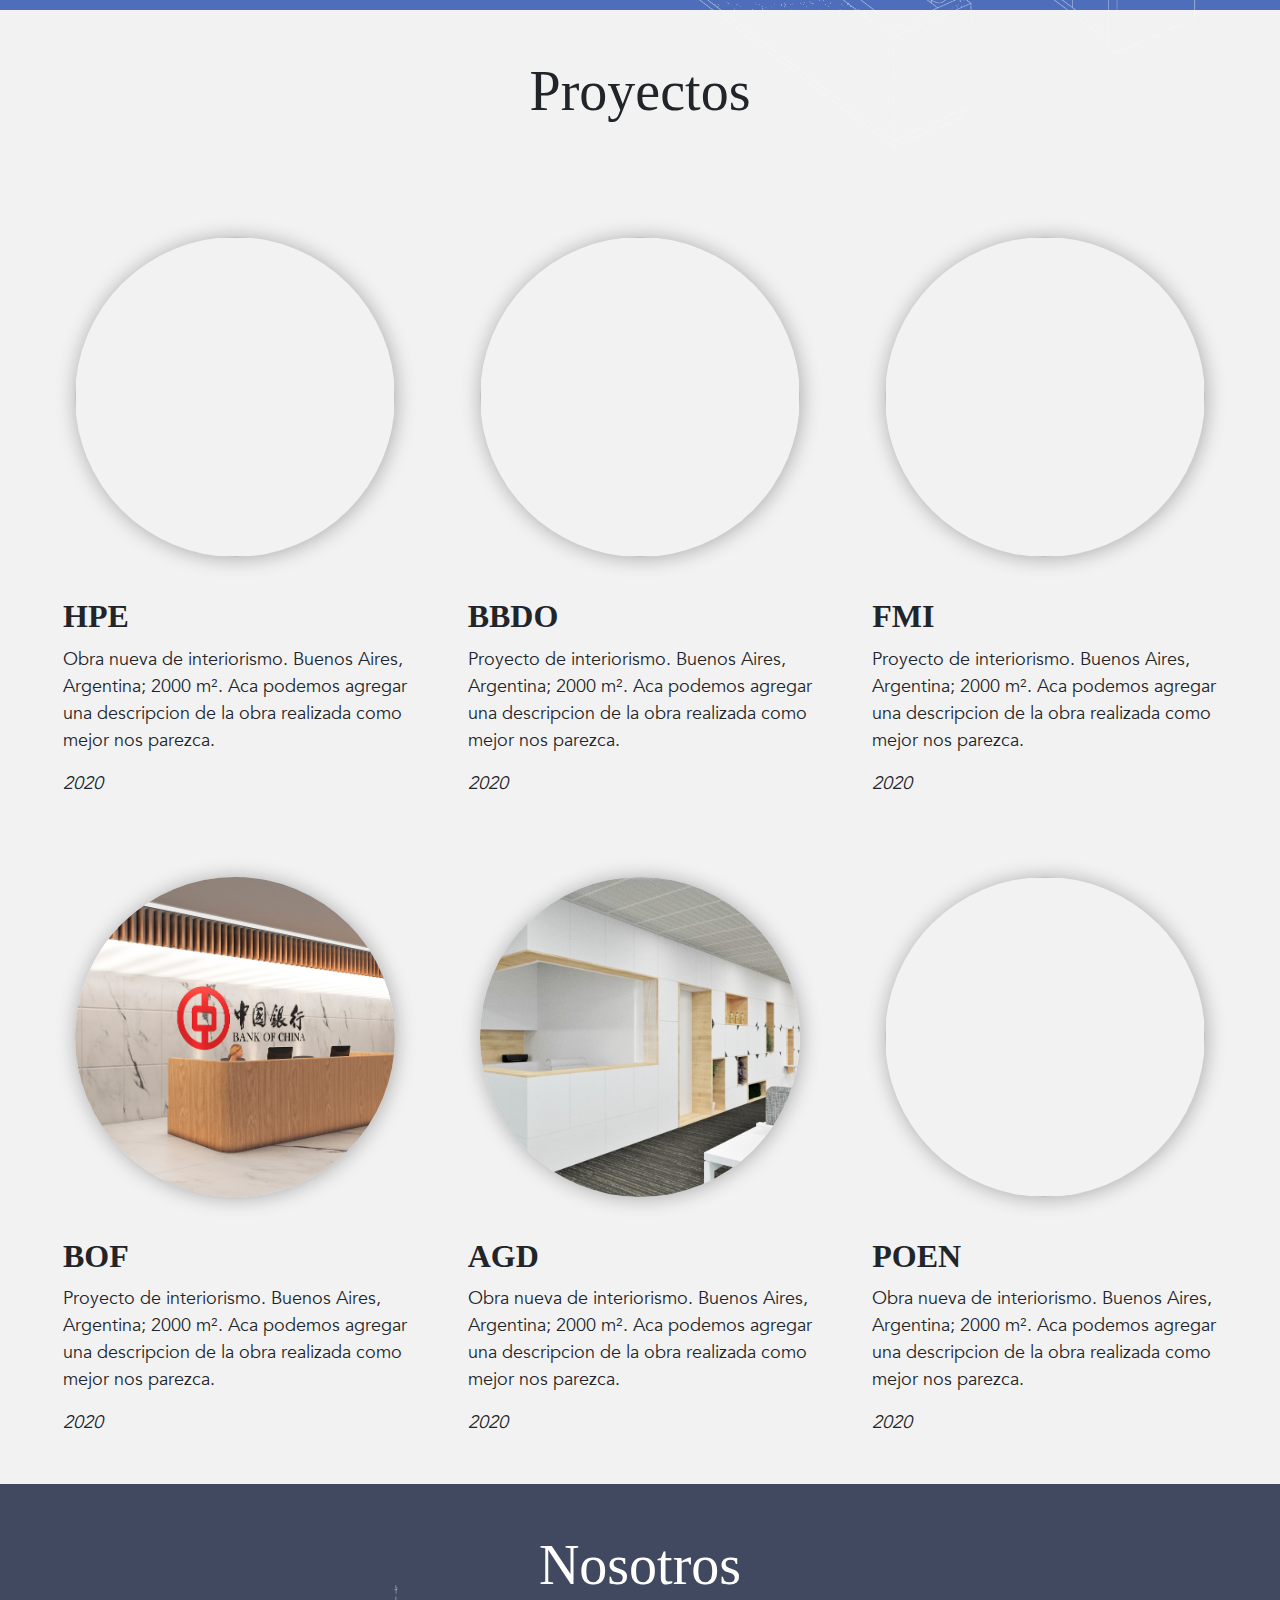
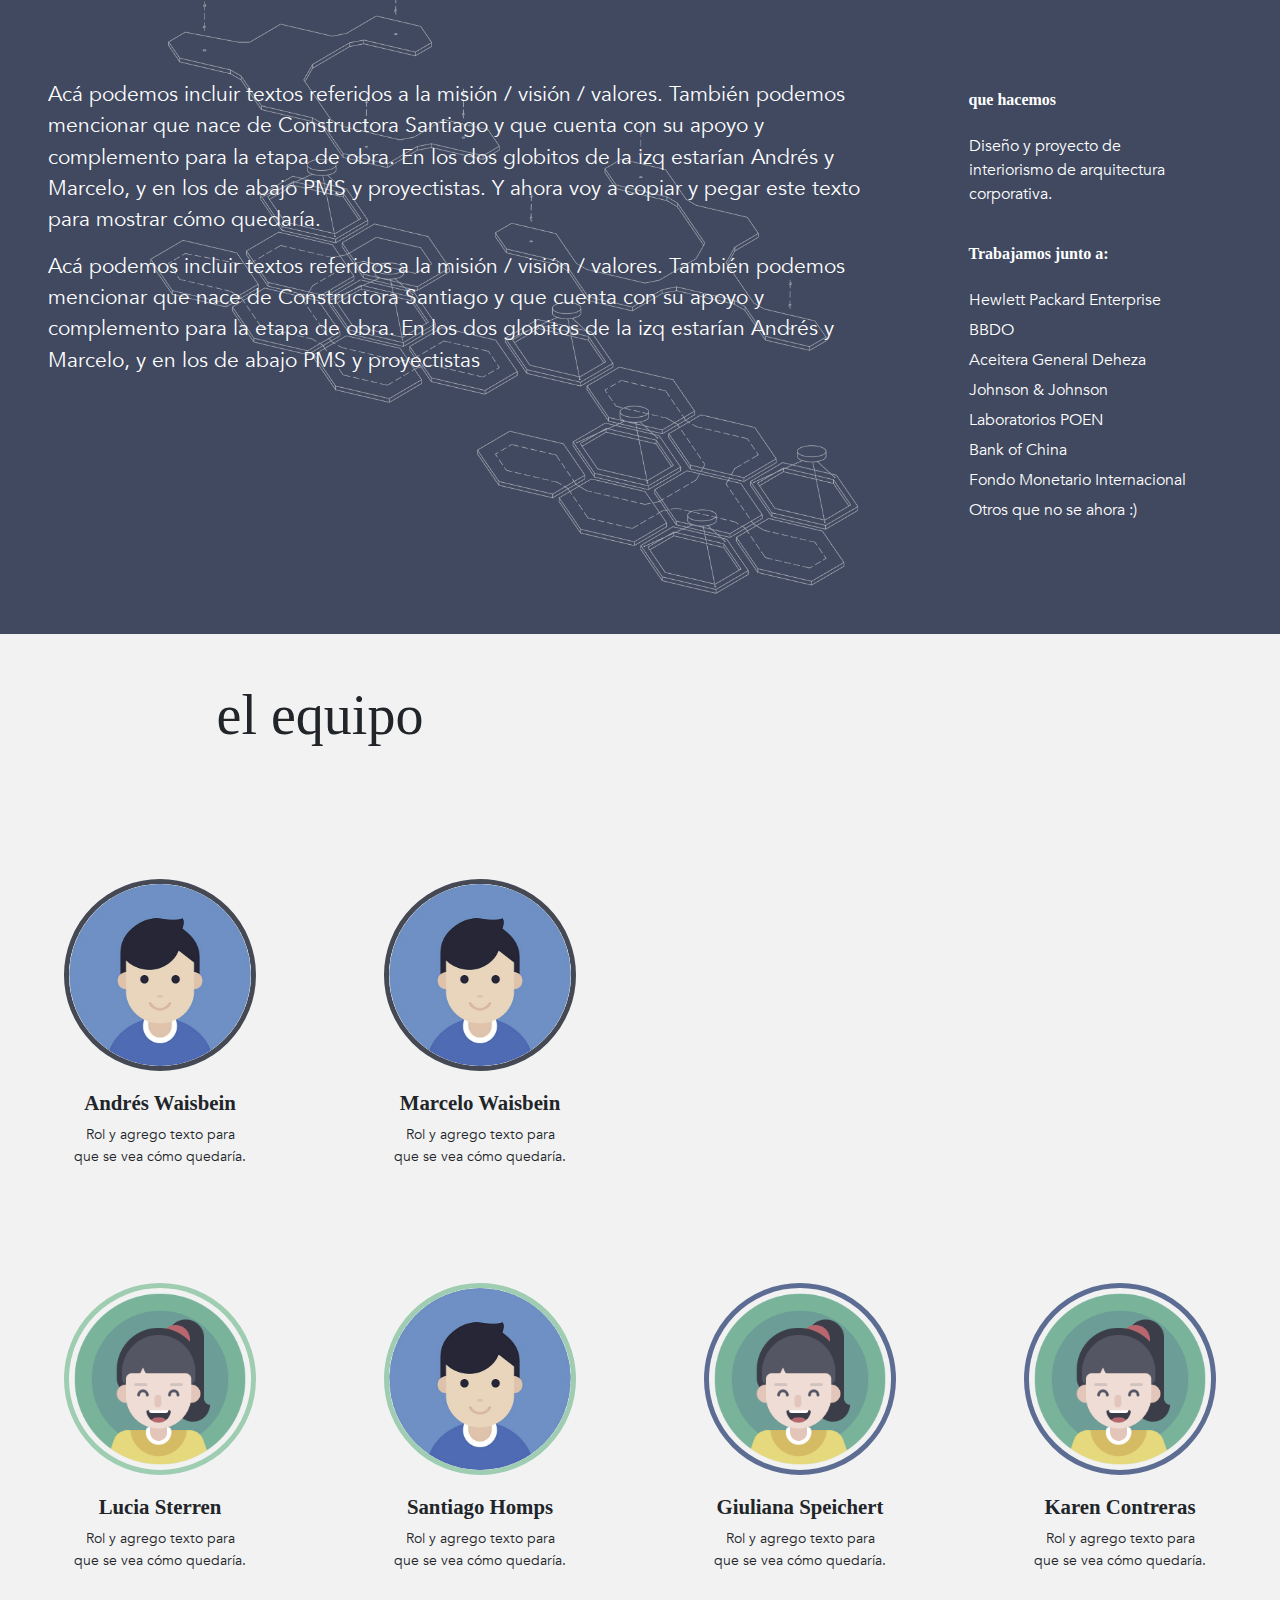
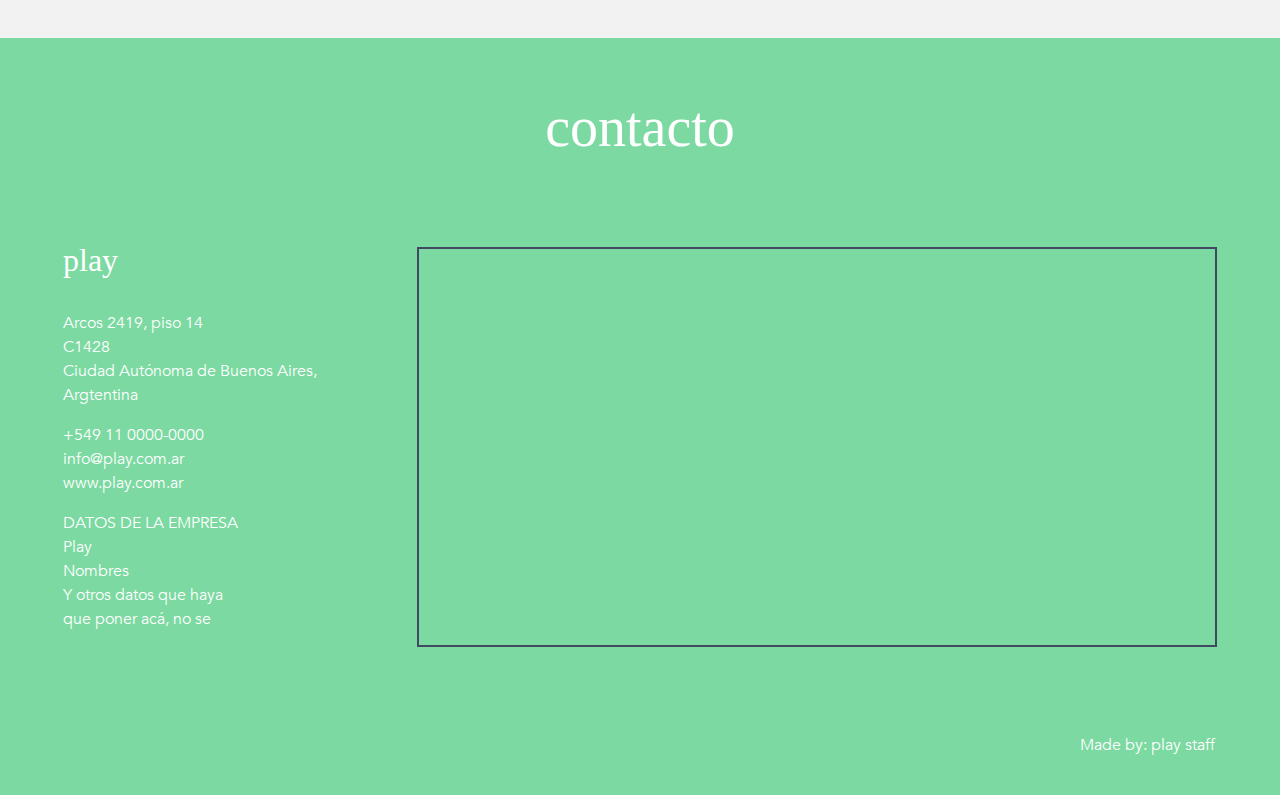
==== commit db0a7b5b: "Update index.html" ====
--- a/index.html
+++ b/index.html
@@ -21,7 +21,7 @@
    
     <div class="hero-image">
         <div id="navbar" class="barra-1">
-            <img src="images/logohueco.PNG" alt="logo con palabra" style="height: 3rem;"  />
+            <img src="images/logohueco.png" alt="logo" style="height: 3rem;"  />
             <span onclick="openNav()"><i class="fas fa-bars"></i></span>
         </div>
         <div class="hero-text">
@@ -314,4 +314,4 @@
 
 
 </body>
-</html>+</html>
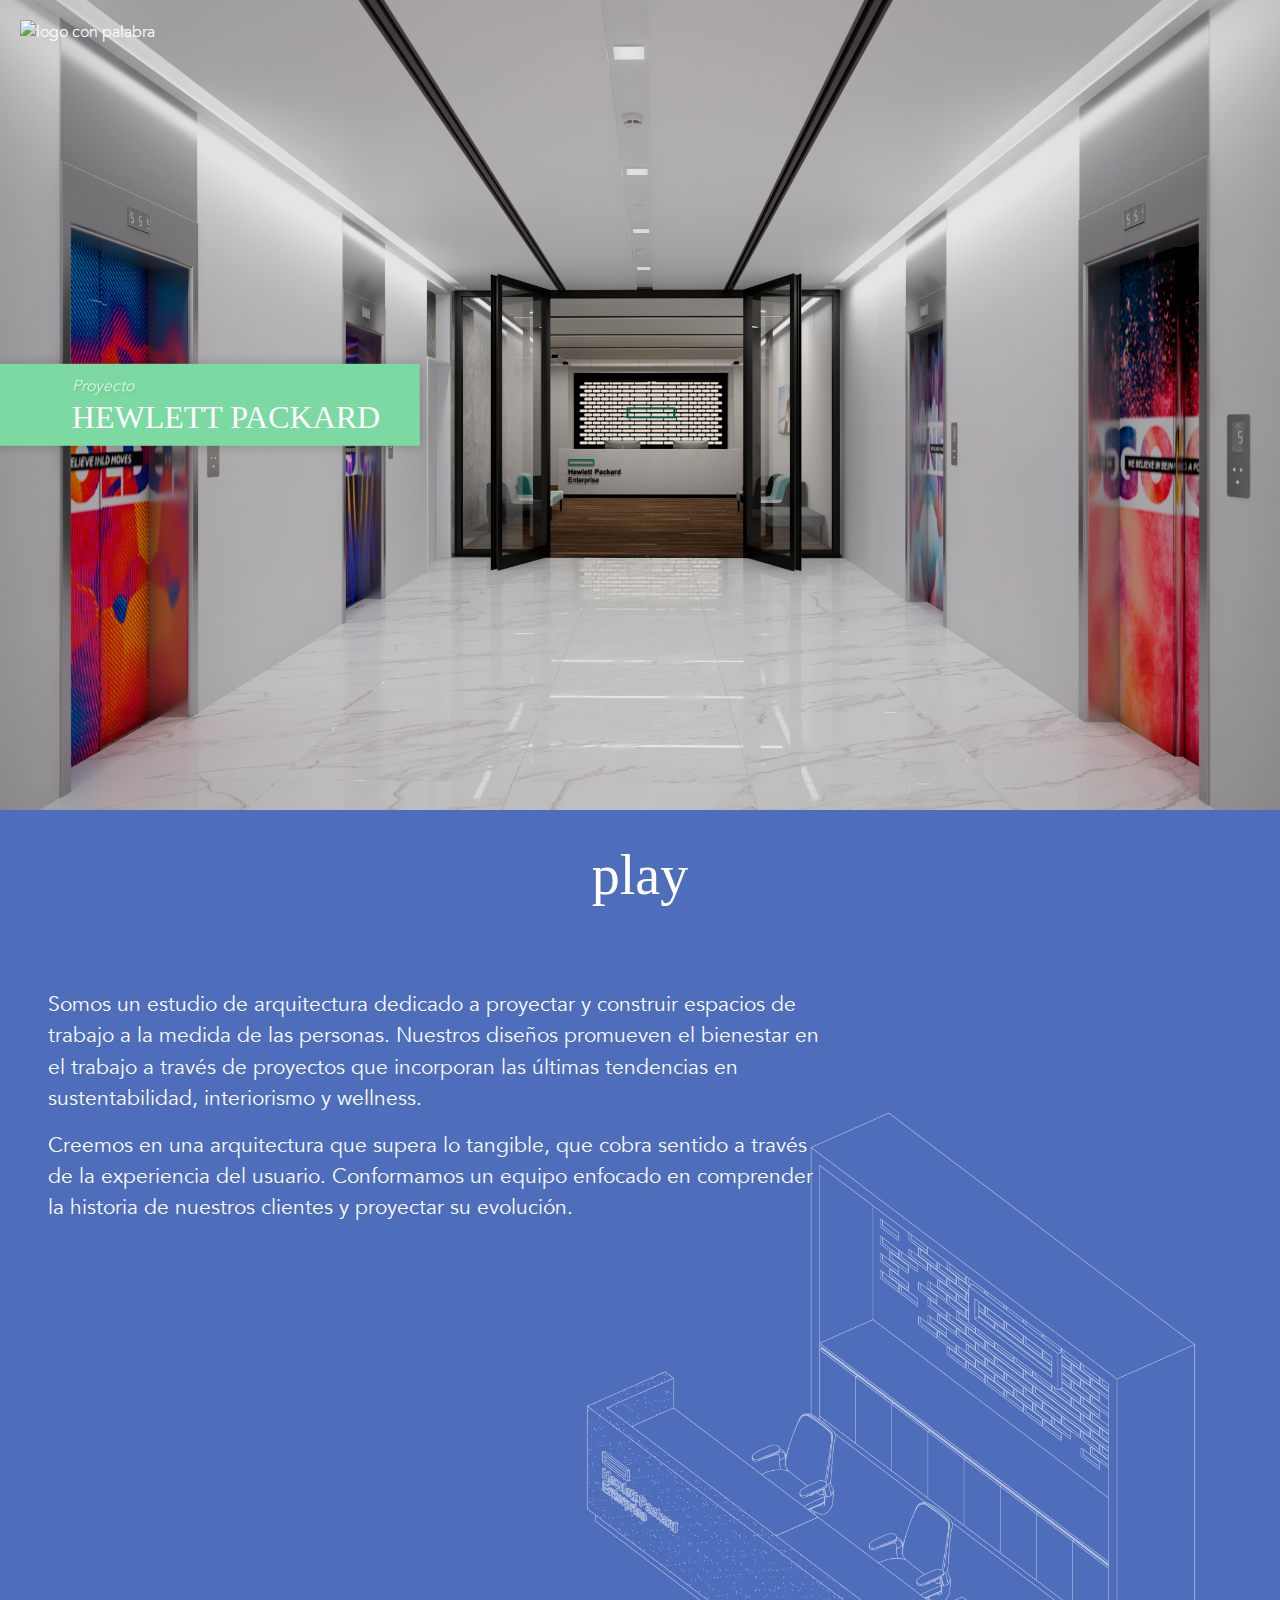
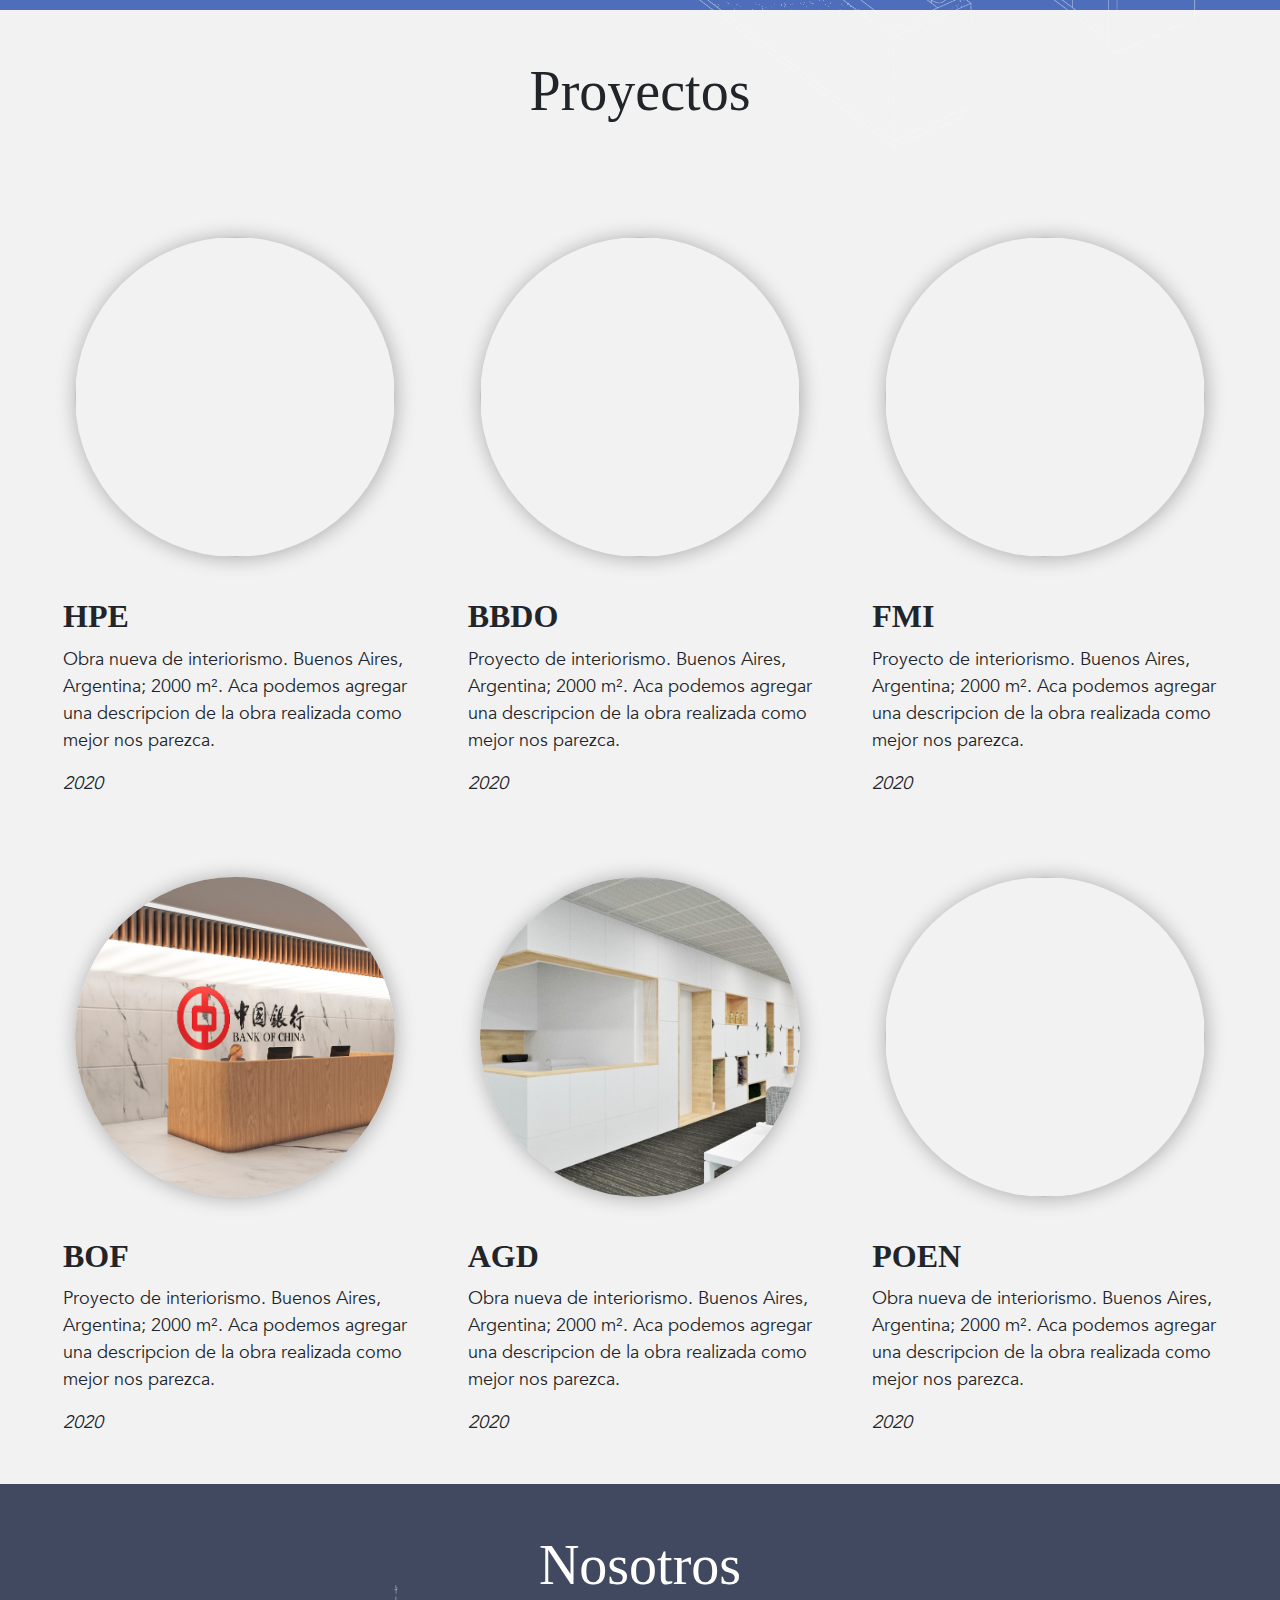
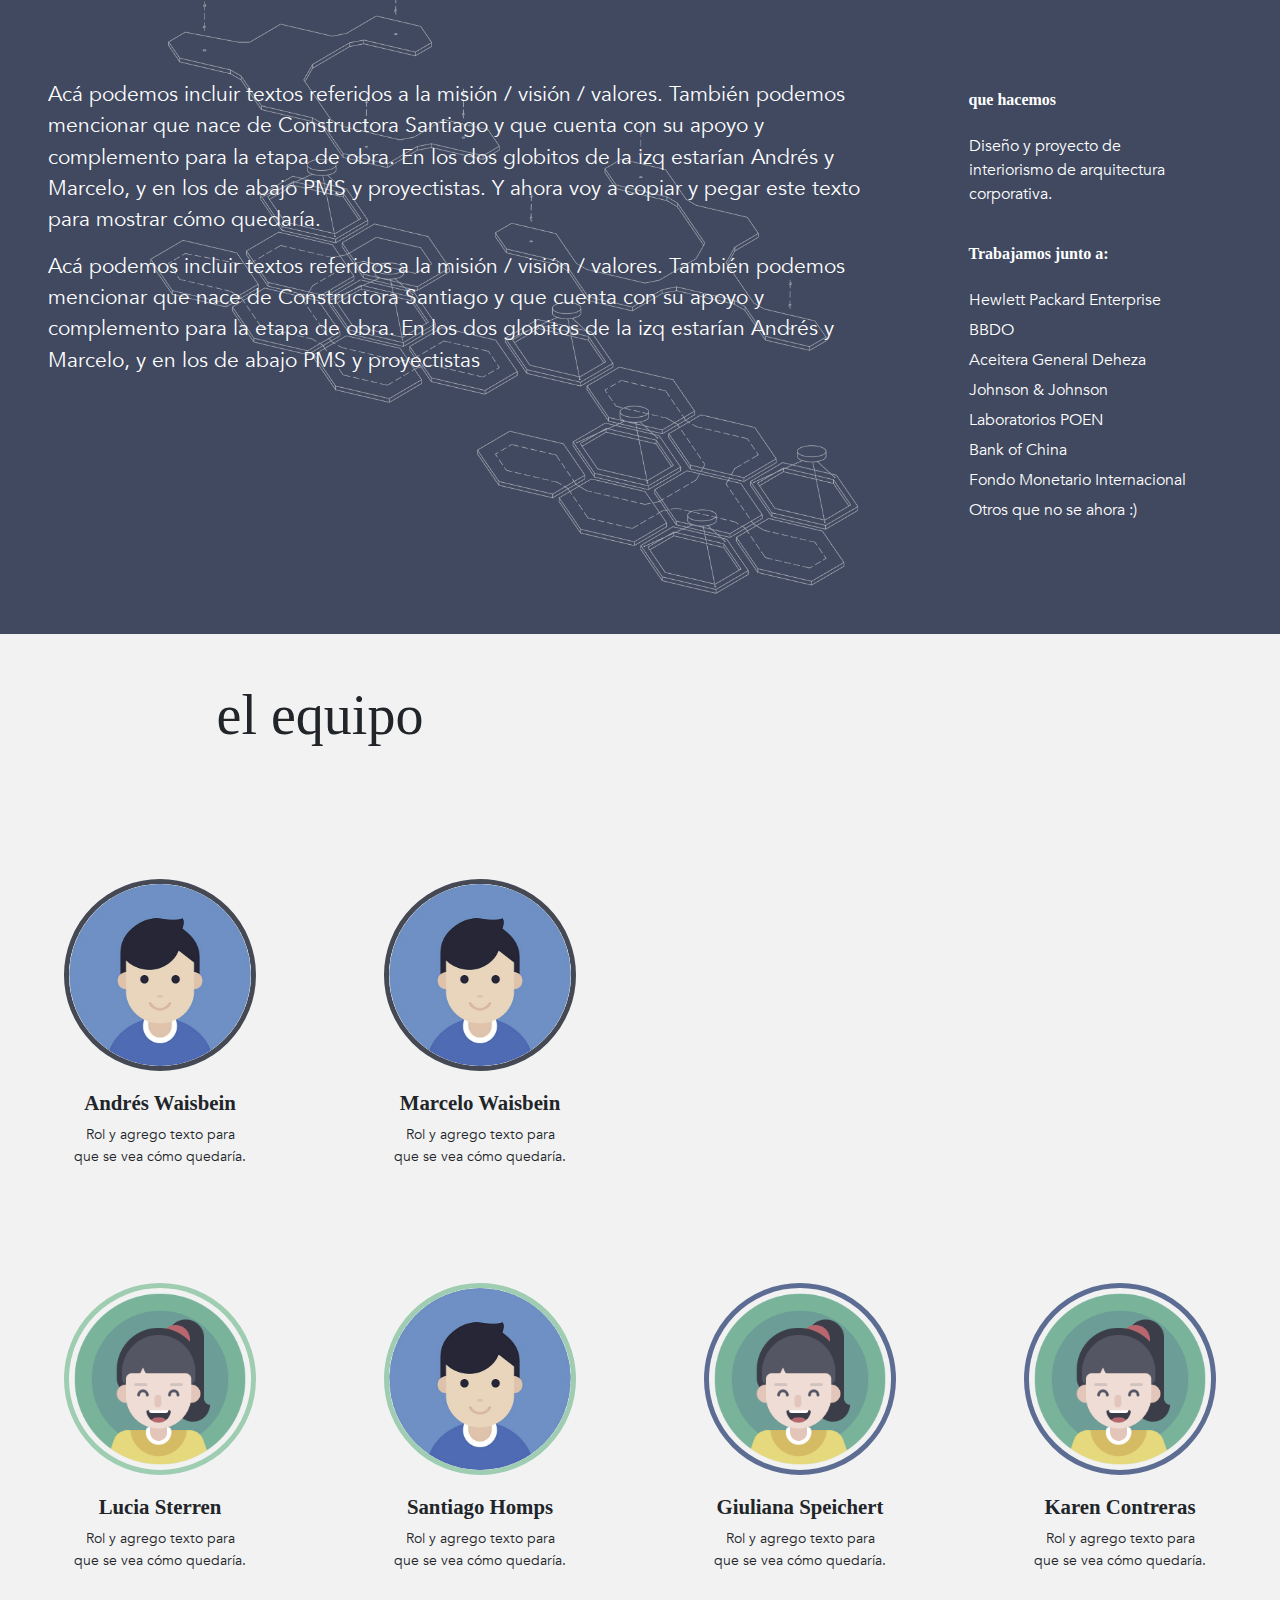
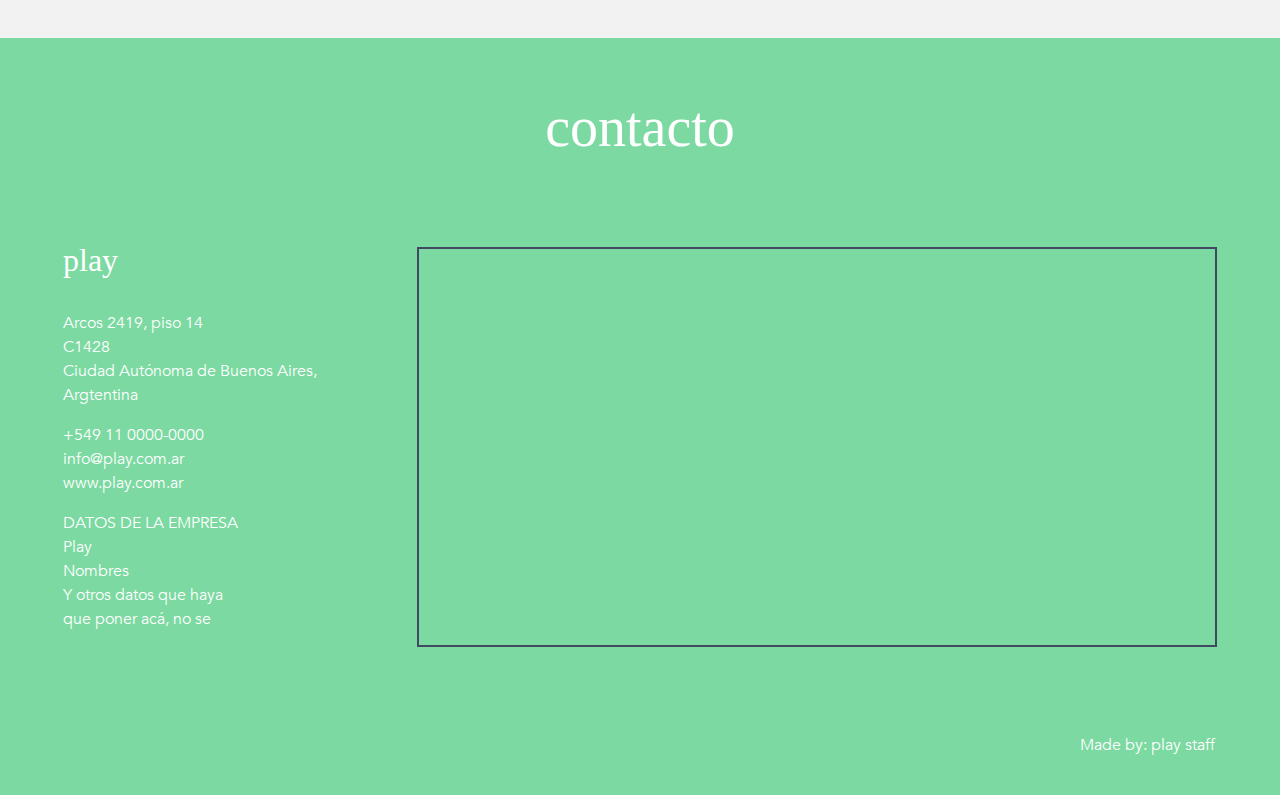
==== commit 6fe86de4: "Add files via upload" ====
--- a/index.html
+++ b/index.html
@@ -21,7 +21,7 @@
    
     <div class="hero-image">
         <div id="navbar" class="barra-1">
-            <img src="images/logohueco.png" alt="logo" style="height: 3rem;"  />
+            <img src="images/logohueco.PNG" alt="logo con palabra" style="height: 3rem;"  />
             <span onclick="openNav()"><i class="fas fa-bars"></i></span>
         </div>
         <div class="hero-text">
@@ -314,4 +314,4 @@
 
 
 </body>
-</html>
+</html>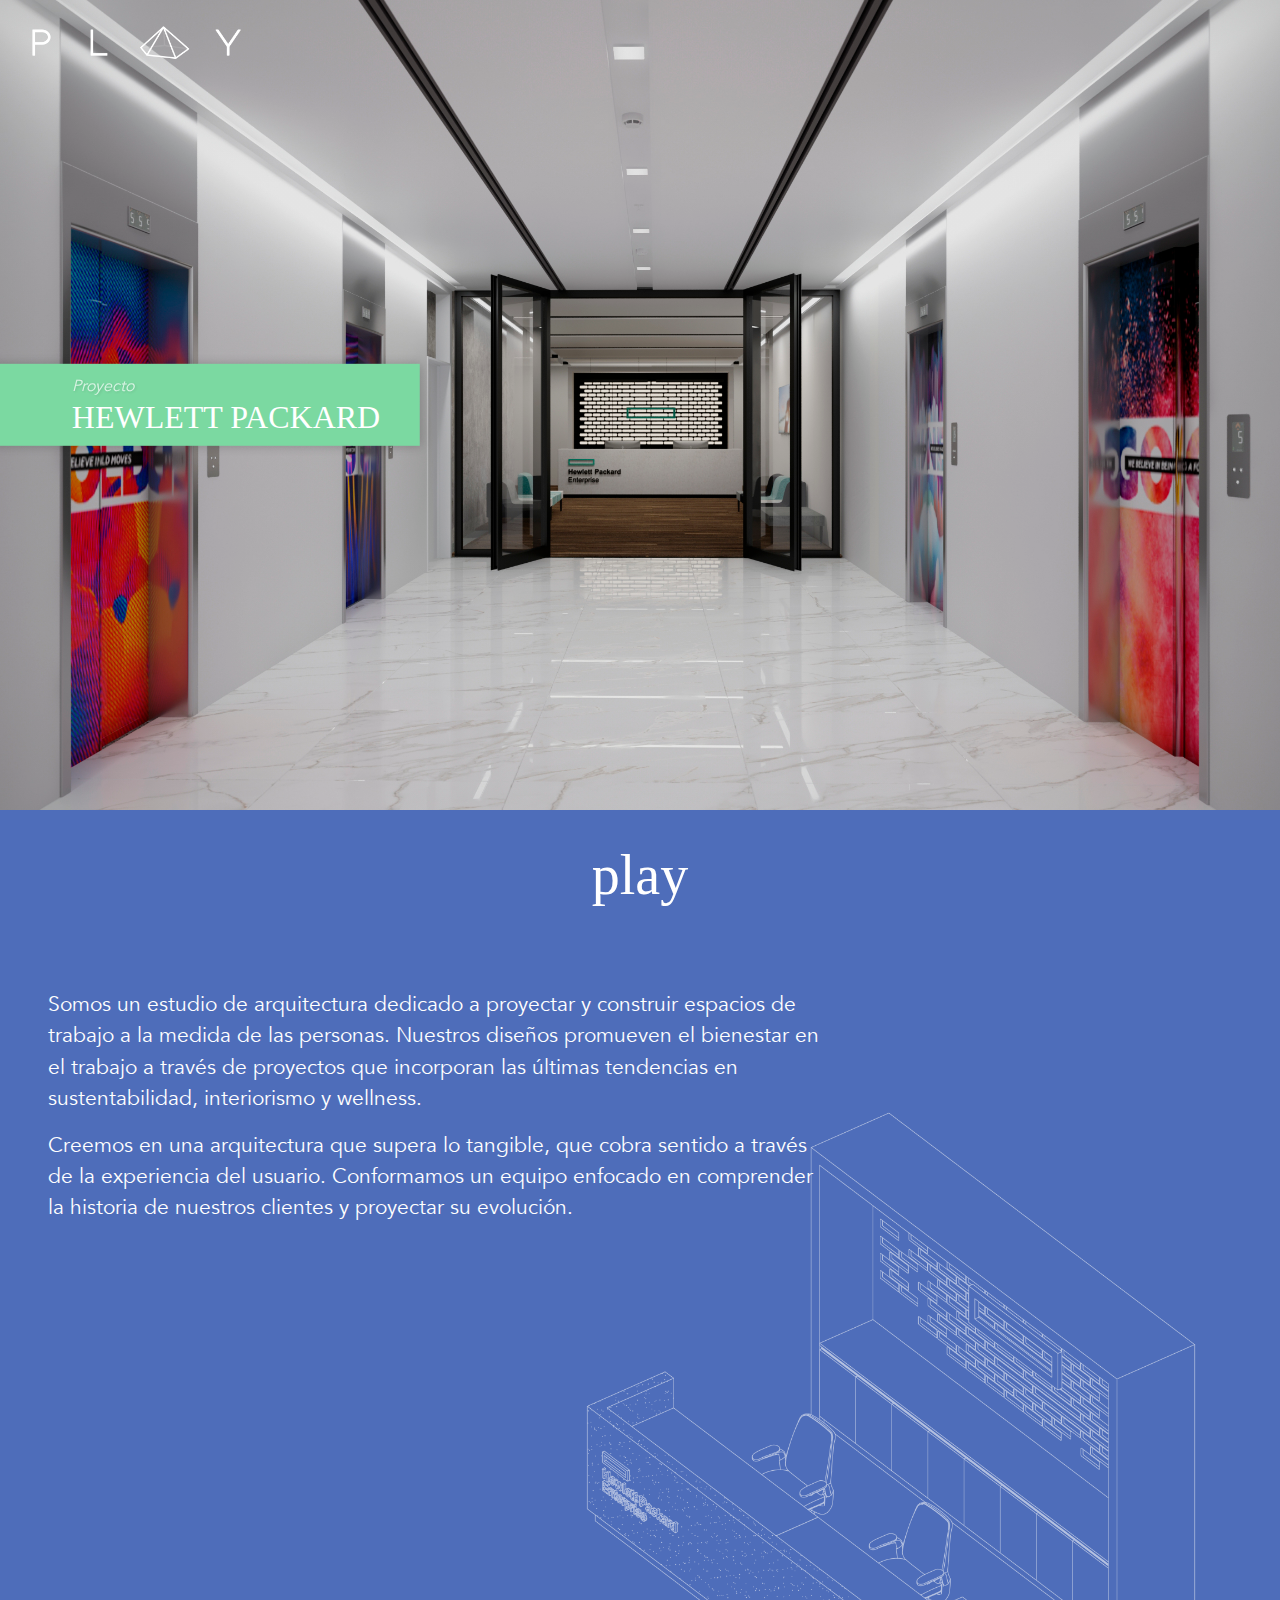
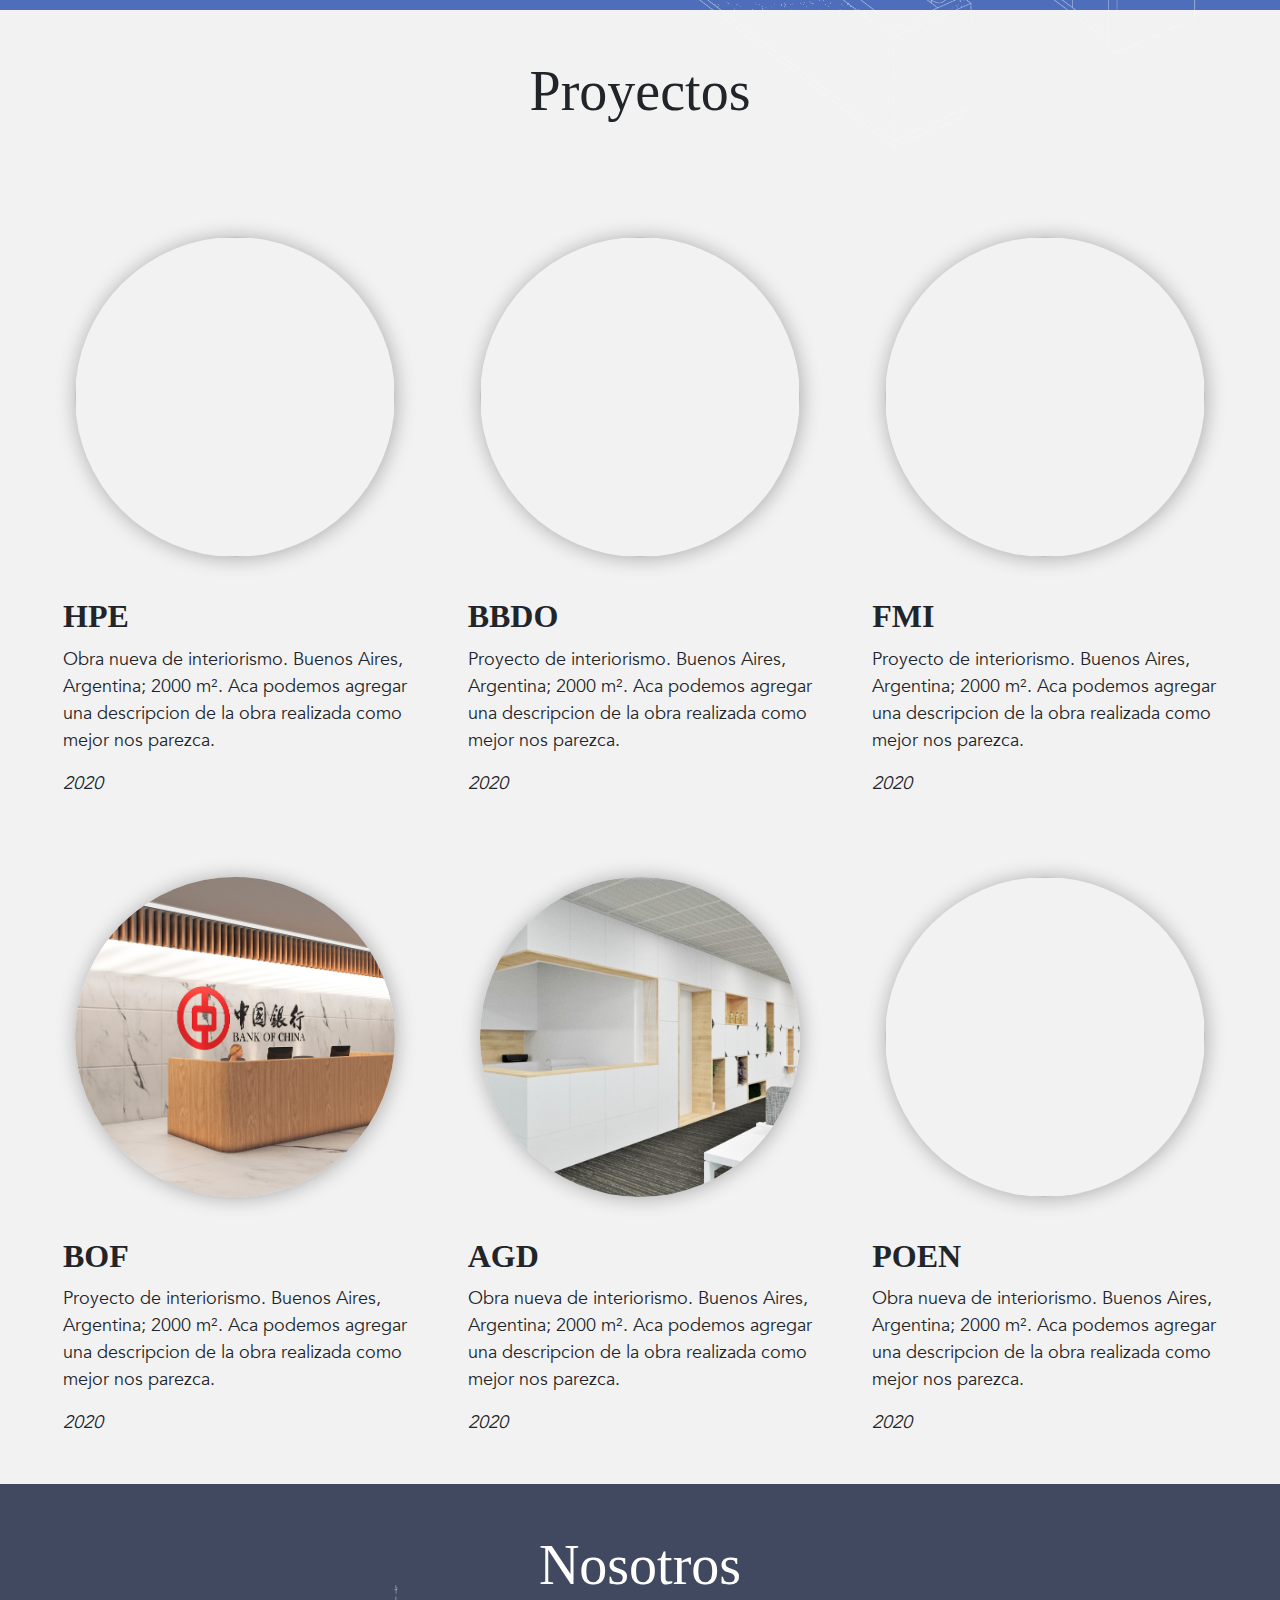
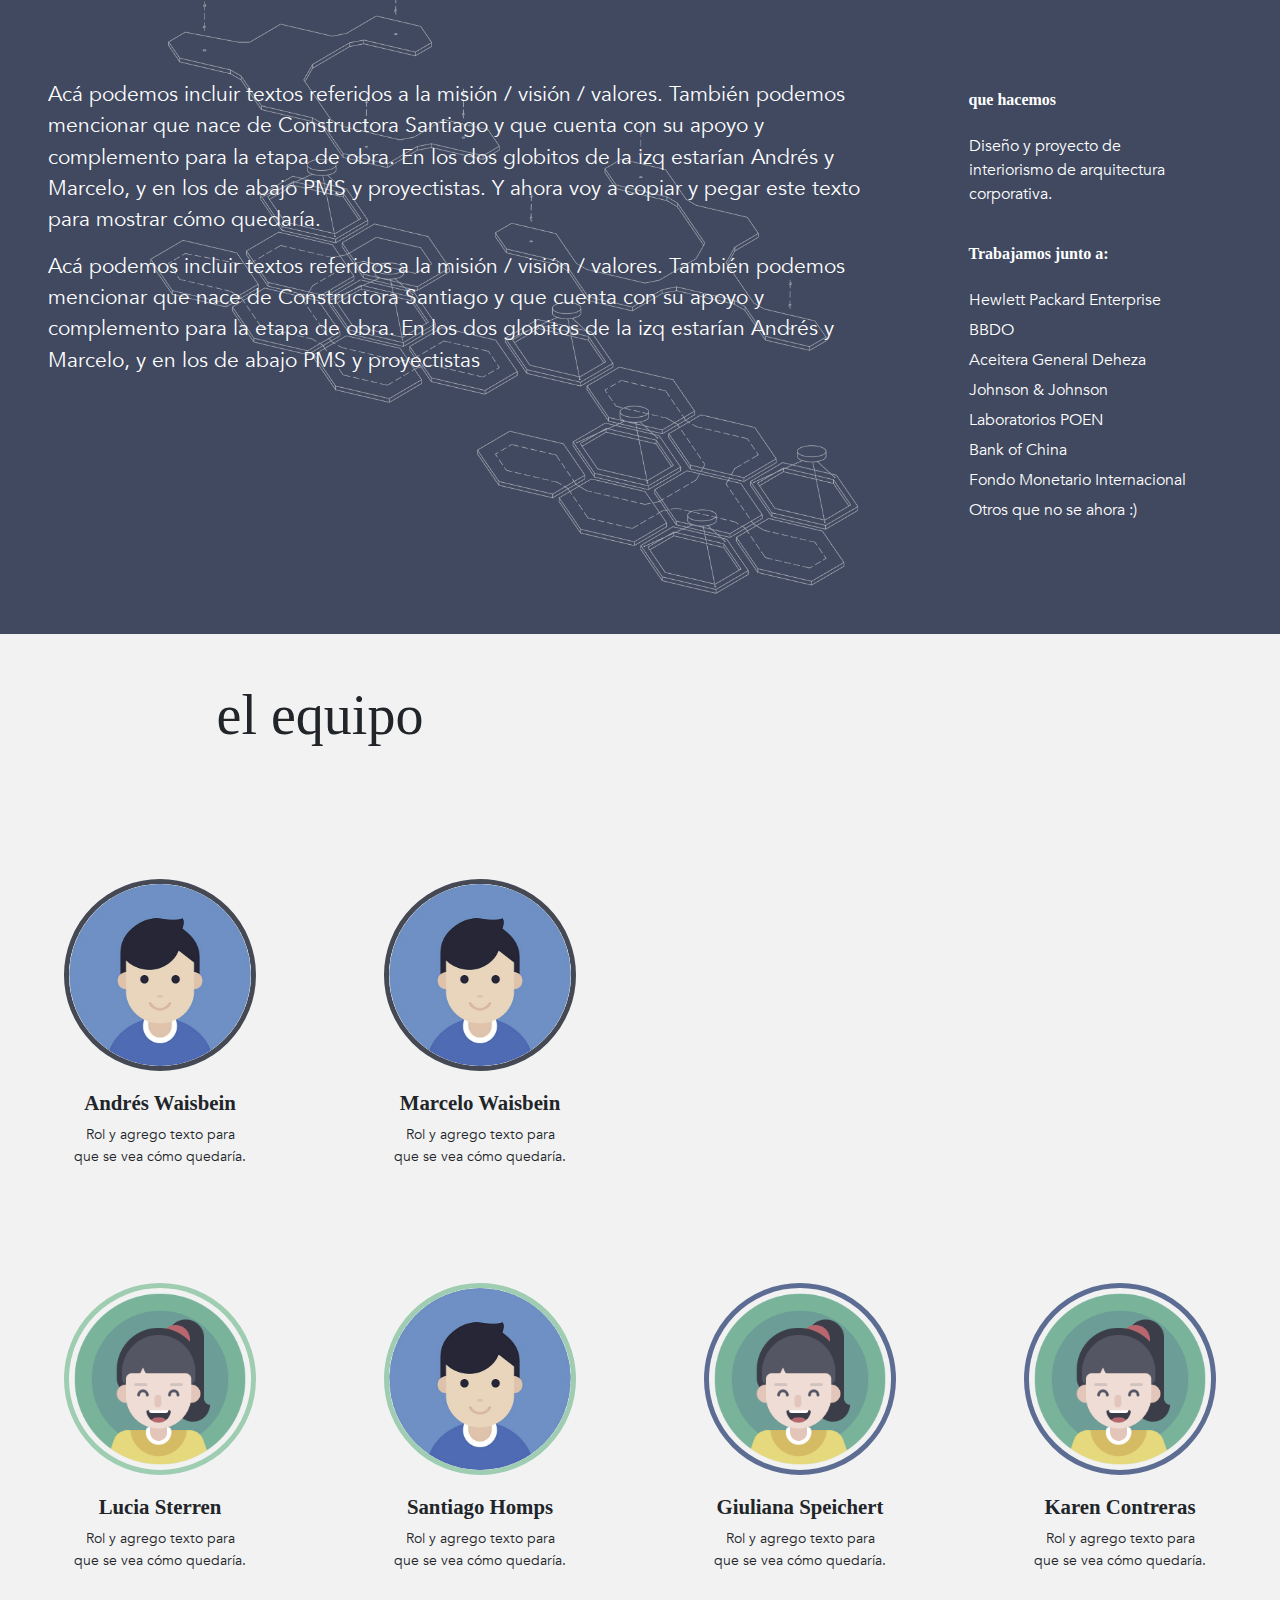
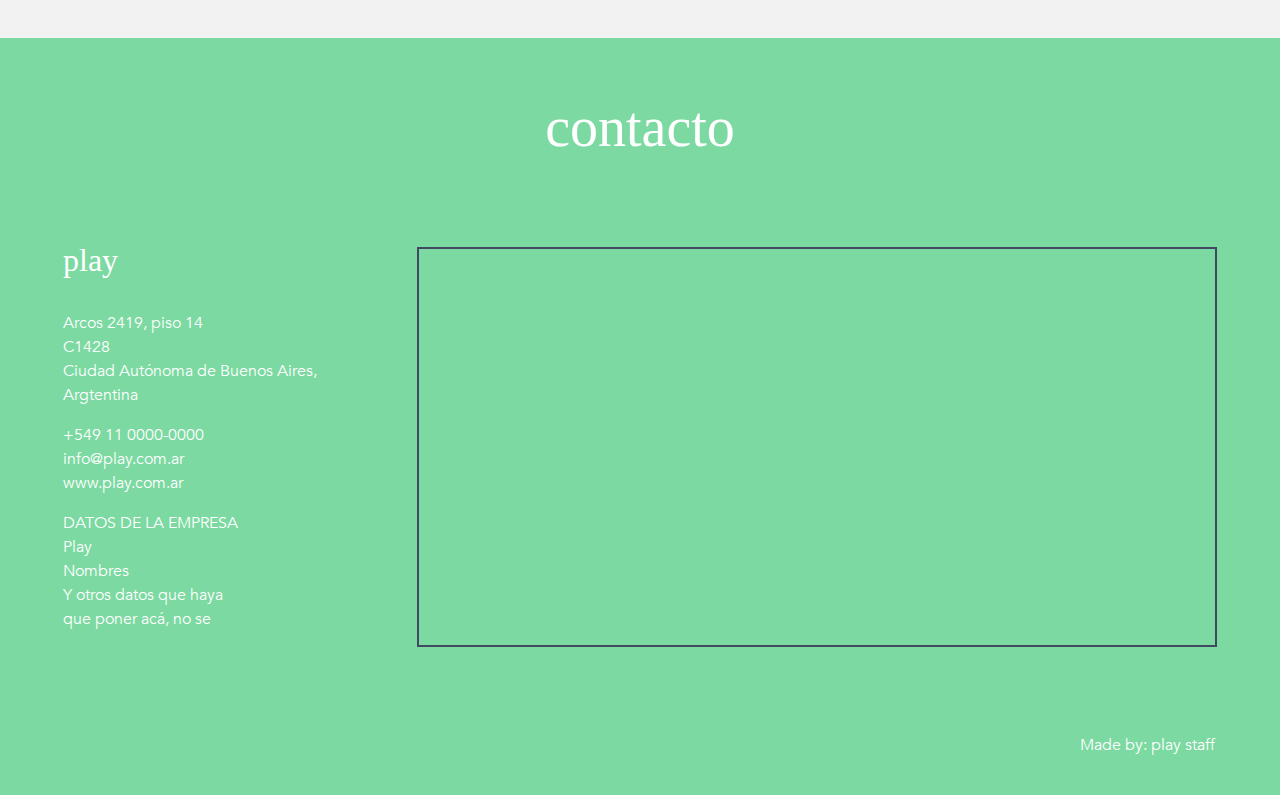
==== commit 205144f6: "Update index.html" ====
--- a/index.html
+++ b/index.html
@@ -21,7 +21,7 @@
    
     <div class="hero-image">
         <div id="navbar" class="barra-1">
-            <img src="images/logohueco.PNG" alt="logo con palabra" style="height: 3rem;"  />
+            <img src="images/logohueco.png" alt="logo con palabra" style="height: 3rem;"  />
             <span onclick="openNav()"><i class="fas fa-bars"></i></span>
         </div>
         <div class="hero-text">
@@ -314,4 +314,4 @@
 
 
 </body>
-</html>+</html>
